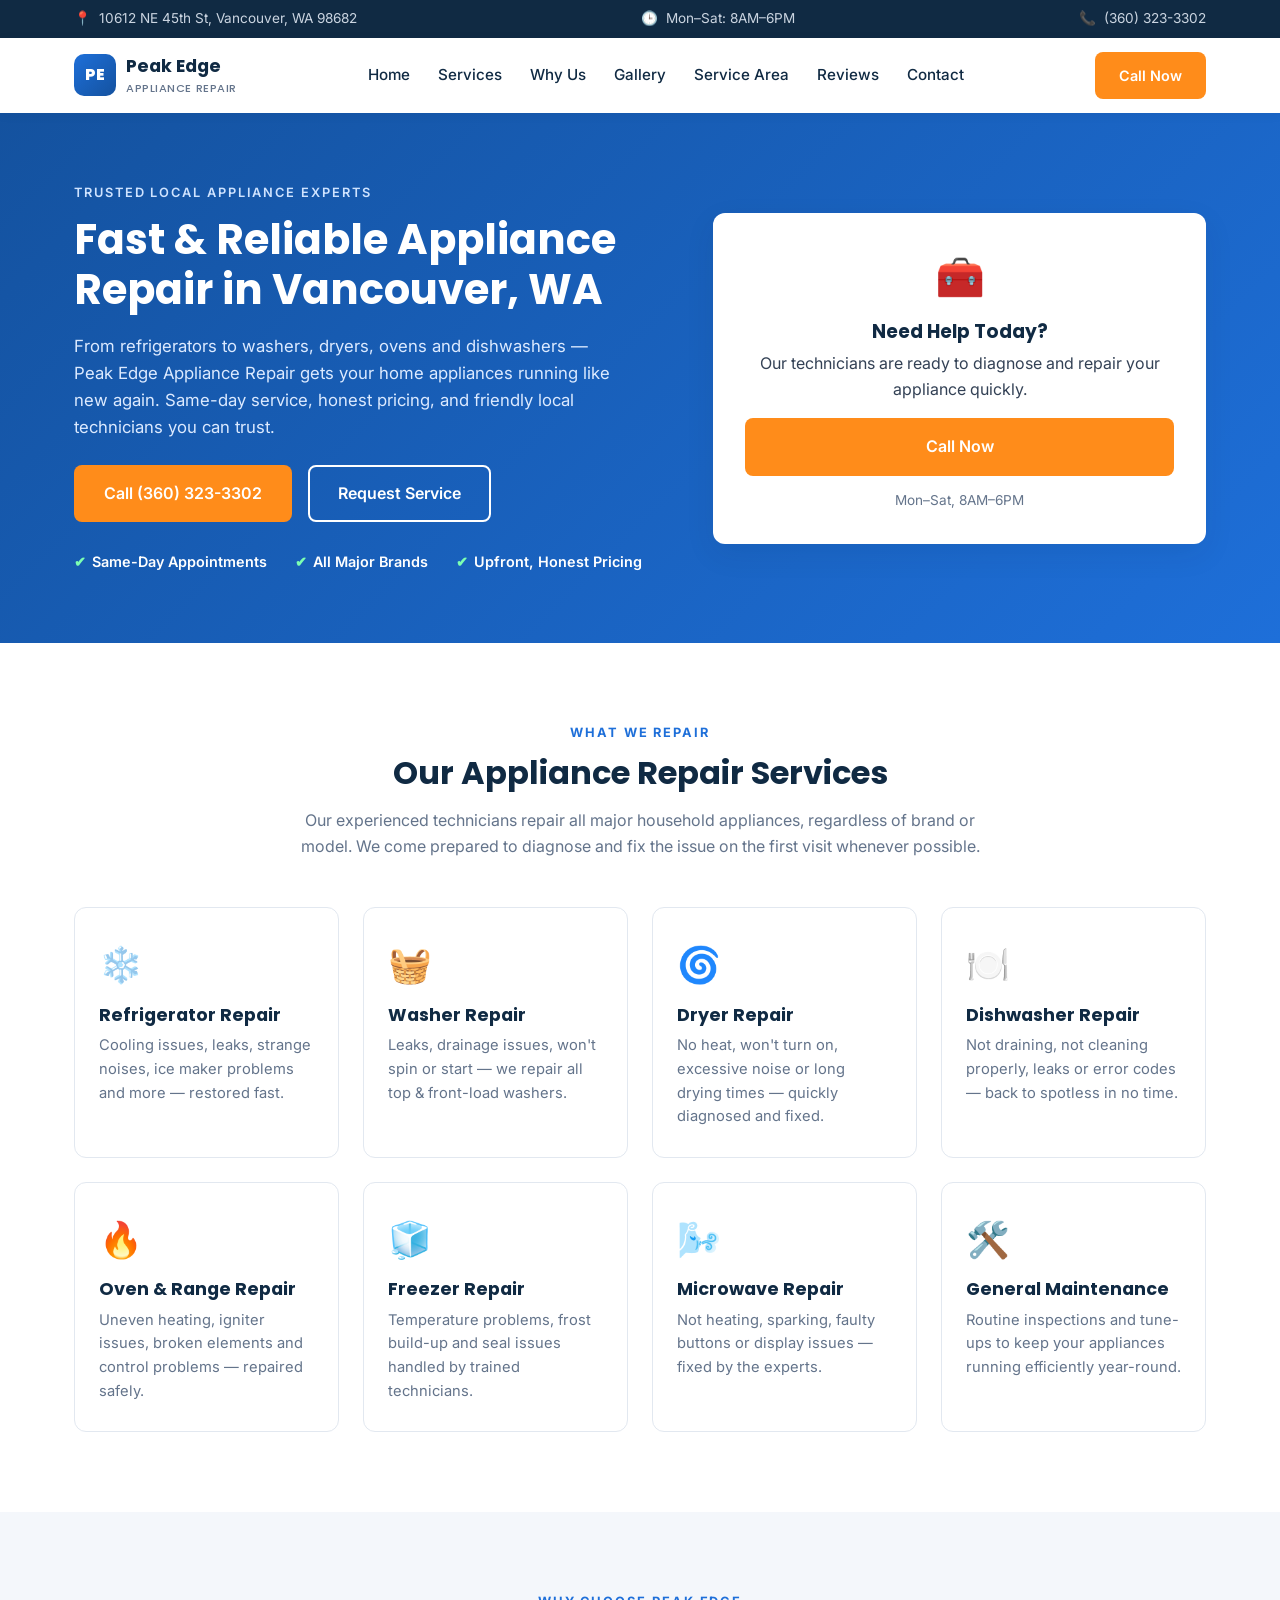
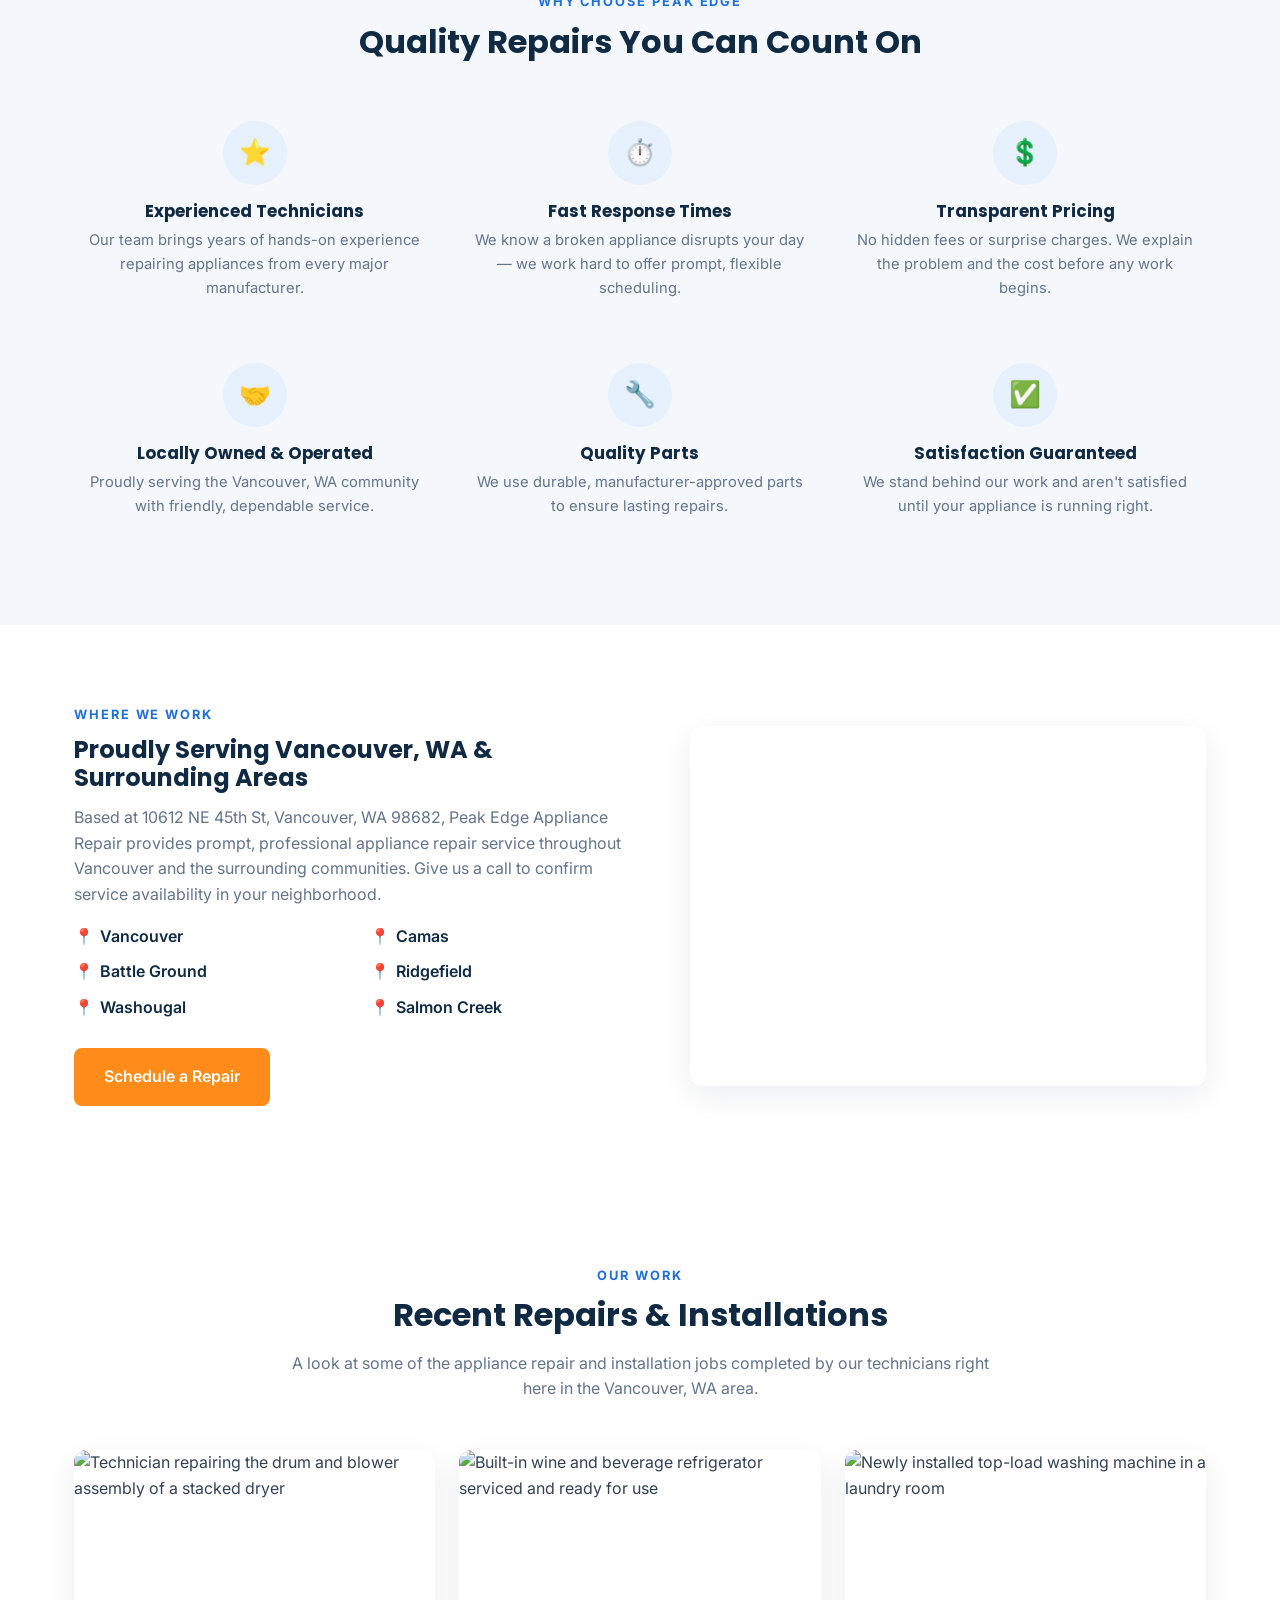
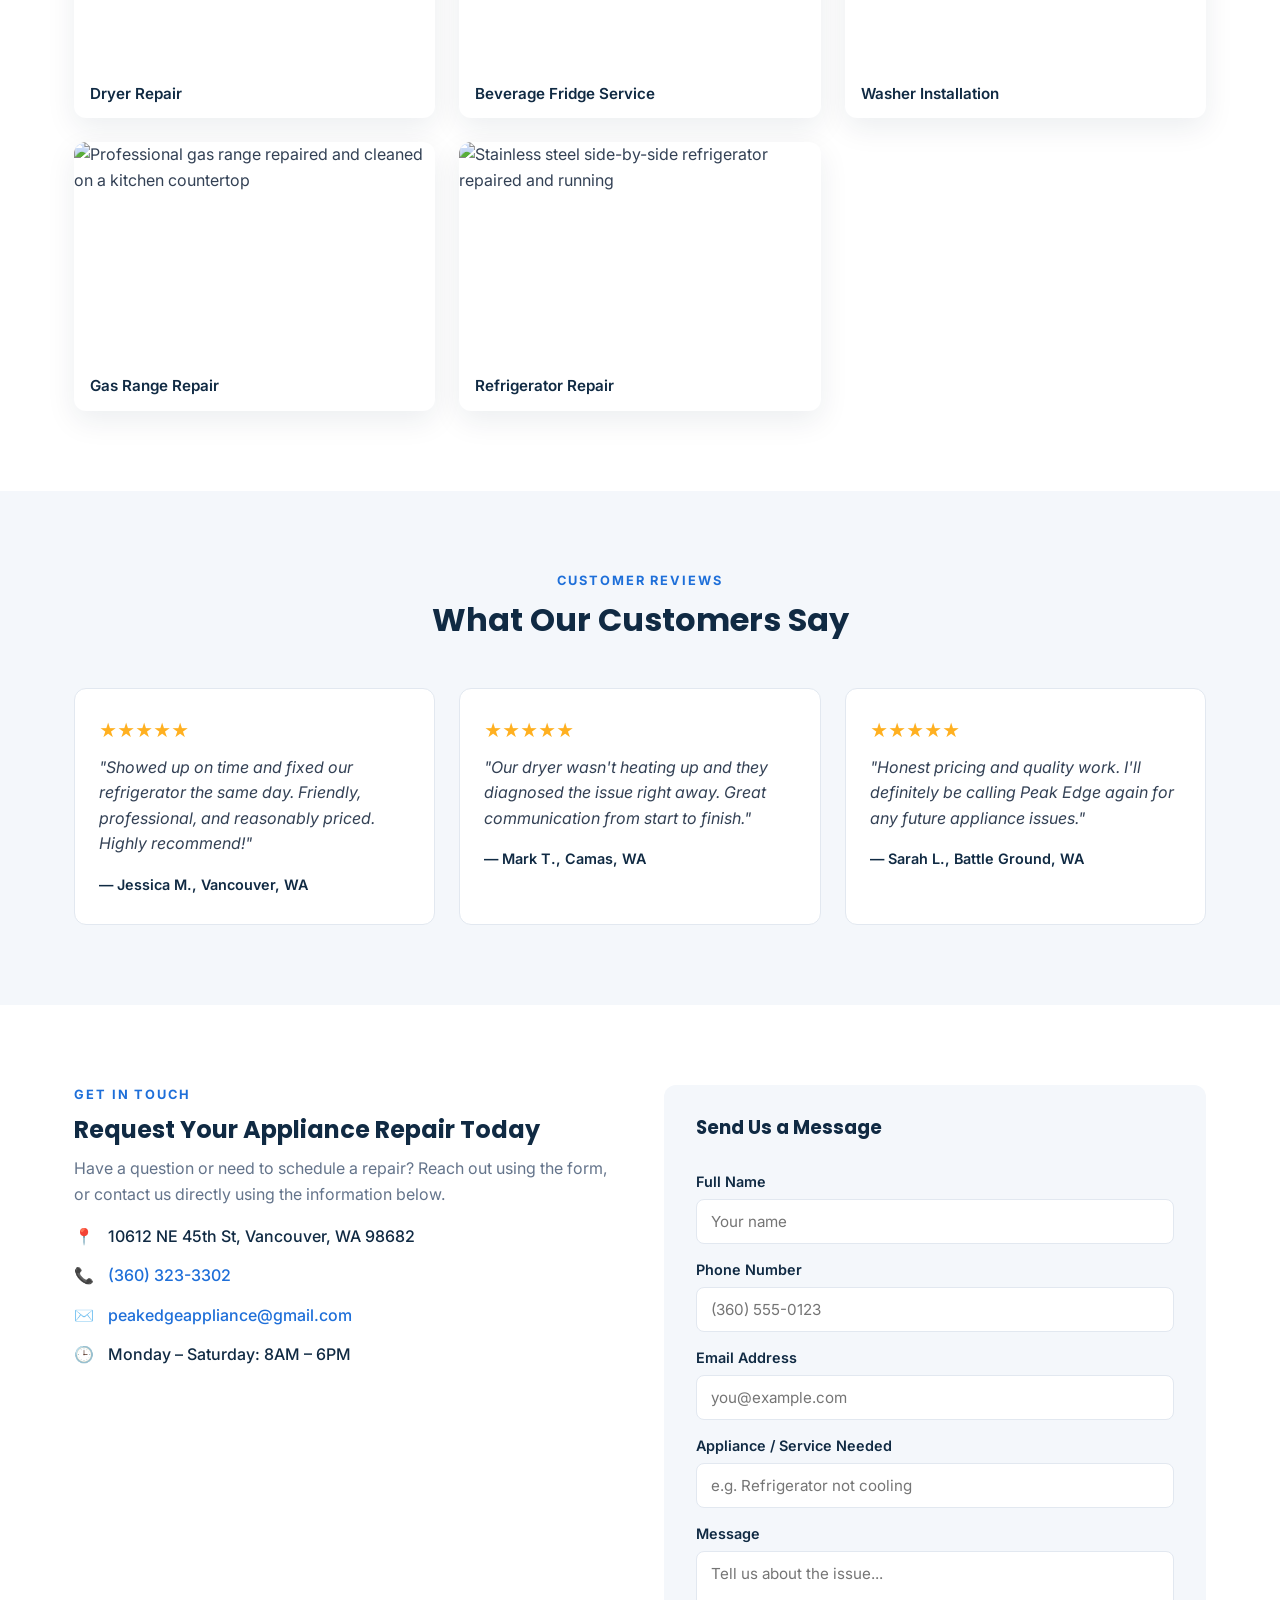
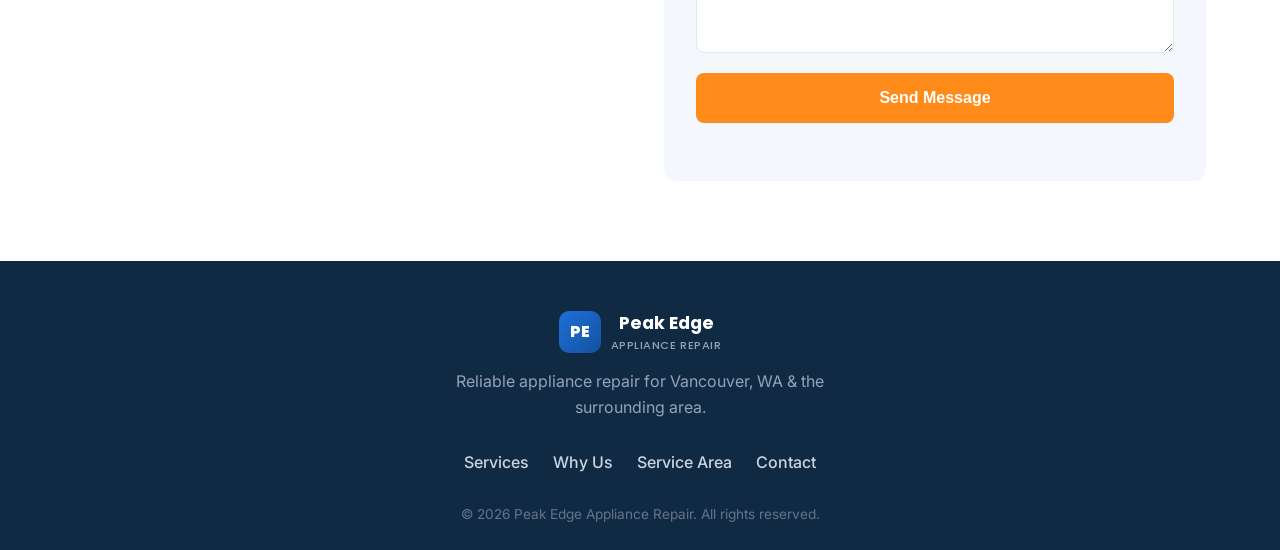
==== cloudflare-deploy/index.html @ 2c9975ab "Add cloudflare-deploy folder for Cloudflare Pages upload" ====
<!DOCTYPE html>
<html lang="en">
<head>
<meta charset="UTF-8">
<meta name="viewport" content="width=device-width, initial-scale=1.0">
<title>Peak Edge Appliance Repair | Vancouver, WA</title>
<meta name="description" content="Peak Edge Appliance Repair provides fast, reliable repair for refrigerators, washers, dryers, dishwashers, ovens and more in Vancouver, WA. Call (360) 323-3302.">
<link rel="preconnect" href="https://fonts.googleapis.com">
<link rel="preconnect" href="https://fonts.gstatic.com" crossorigin>
<link href="https://fonts.googleapis.com/css2?family=Poppins:wght@500;600;700;800&family=Inter:wght@400;500;600&display=swap" rel="stylesheet">
<link rel="stylesheet" href="styles.css">
</head>
<body>

<!-- Top bar -->
<div class="topbar">
  <div class="container topbar-inner">
    <div class="topbar-item">
      <span class="icon">📍</span> 10612 NE 45th St, Vancouver, WA 98682
    </div>
    <div class="topbar-item">
      <span class="icon">🕒</span> Mon–Sat: 8AM–6PM
    </div>
    <div class="topbar-item">
      <a href="tel:+13603233302"><span class="icon">📞</span> (360) 323-3302</a>
    </div>
  </div>
</div>

<!-- Header / Nav -->
<header class="header">
  <div class="container header-inner">
    <a href="#home" class="logo">
      <span class="logo-mark">PE</span>
      <span class="logo-text">Peak Edge <span>Appliance Repair</span></span>
    </a>
    <nav class="nav" id="nav">
      <a href="#home">Home</a>
      <a href="#services">Services</a>
      <a href="#why-us">Why Us</a>
      <a href="#gallery">Gallery</a>
      <a href="#service-area">Service Area</a>
      <a href="#testimonials">Reviews</a>
      <a href="#contact">Contact</a>
    </nav>
    <a href="tel:+13603233302" class="btn btn-primary header-cta">Call Now</a>
    <button class="nav-toggle" id="navToggle" aria-label="Toggle navigation">
      <span></span><span></span><span></span>
    </button>
  </div>
</header>

<!-- Hero -->
<section class="hero" id="home">
  <div class="container hero-inner">
    <div class="hero-content">
      <p class="hero-eyebrow">Trusted Local Appliance Experts</p>
      <h1>Fast &amp; Reliable Appliance Repair in Vancouver, WA</h1>
      <p class="hero-sub">
        From refrigerators to washers, dryers, ovens and dishwashers — Peak Edge Appliance Repair
        gets your home appliances running like new again. Same-day service, honest pricing,
        and friendly local technicians you can trust.
      </p>
      <div class="hero-actions">
        <a href="tel:+13603233302" class="btn btn-primary">Call (360) 323-3302</a>
        <a href="#contact" class="btn btn-outline">Request Service</a>
      </div>
      <div class="hero-badges">
        <div class="badge"><span>✔</span> Same-Day Appointments</div>
        <div class="badge"><span>✔</span> All Major Brands</div>
        <div class="badge"><span>✔</span> Upfront, Honest Pricing</div>
      </div>
    </div>
    <div class="hero-visual" aria-hidden="true">
      <div class="hero-card">
        <div class="hero-card-icon">🧰</div>
        <h3>Need Help Today?</h3>
        <p>Our technicians are ready to diagnose and repair your appliance quickly.</p>
        <a href="tel:+13603233302" class="btn btn-primary btn-block">Call Now</a>
        <p class="hero-card-hours">Mon–Sat, 8AM–6PM</p>
      </div>
    </div>
  </div>
</section>

<!-- Services -->
<section class="section" id="services">
  <div class="container">
    <div class="section-head">
      <p class="eyebrow">What We Repair</p>
      <h2>Our Appliance Repair Services</h2>
      <p class="section-sub">
        Our experienced technicians repair all major household appliances, regardless of brand or model.
        We come prepared to diagnose and fix the issue on the first visit whenever possible.
      </p>
    </div>
    <div class="grid services-grid">
      <div class="card service-card">
        <div class="service-icon">❄️</div>
        <h3>Refrigerator Repair</h3>
        <p>Cooling issues, leaks, strange noises, ice maker problems and more — restored fast.</p>
      </div>
      <div class="card service-card">
        <div class="service-icon">🧺</div>
        <h3>Washer Repair</h3>
        <p>Leaks, drainage issues, won't spin or start — we repair all top &amp; front-load washers.</p>
      </div>
      <div class="card service-card">
        <div class="service-icon">🌀</div>
        <h3>Dryer Repair</h3>
        <p>No heat, won't turn on, excessive noise or long drying times — quickly diagnosed and fixed.</p>
      </div>
      <div class="card service-card">
        <div class="service-icon">🍽️</div>
        <h3>Dishwasher Repair</h3>
        <p>Not draining, not cleaning properly, leaks or error codes — back to spotless in no time.</p>
      </div>
      <div class="card service-card">
        <div class="service-icon">🔥</div>
        <h3>Oven &amp; Range Repair</h3>
        <p>Uneven heating, igniter issues, broken elements and control problems — repaired safely.</p>
      </div>
      <div class="card service-card">
        <div class="service-icon">🧊</div>
        <h3>Freezer Repair</h3>
        <p>Temperature problems, frost build-up and seal issues handled by trained technicians.</p>
      </div>
      <div class="card service-card">
        <div class="service-icon">🌬️</div>
        <h3>Microwave Repair</h3>
        <p>Not heating, sparking, faulty buttons or display issues — fixed by the experts.</p>
      </div>
      <div class="card service-card">
        <div class="service-icon">🛠️</div>
        <h3>General Maintenance</h3>
        <p>Routine inspections and tune-ups to keep your appliances running efficiently year-round.</p>
      </div>
    </div>
  </div>
</section>

<!-- Why Choose Us -->
<section class="section section-alt" id="why-us">
  <div class="container">
    <div class="section-head">
      <p class="eyebrow">Why Choose Peak Edge</p>
      <h2>Quality Repairs You Can Count On</h2>
    </div>
    <div class="grid why-grid">
      <div class="why-item">
        <div class="why-icon">⭐</div>
        <h3>Experienced Technicians</h3>
        <p>Our team brings years of hands-on experience repairing appliances from every major manufacturer.</p>
      </div>
      <div class="why-item">
        <div class="why-icon">⏱️</div>
        <h3>Fast Response Times</h3>
        <p>We know a broken appliance disrupts your day — we work hard to offer prompt, flexible scheduling.</p>
      </div>
      <div class="why-item">
        <div class="why-icon">💲</div>
        <h3>Transparent Pricing</h3>
        <p>No hidden fees or surprise charges. We explain the problem and the cost before any work begins.</p>
      </div>
      <div class="why-item">
        <div class="why-icon">🤝</div>
        <h3>Locally Owned &amp; Operated</h3>
        <p>Proudly serving the Vancouver, WA community with friendly, dependable service.</p>
      </div>
      <div class="why-item">
        <div class="why-icon">🔧</div>
        <h3>Quality Parts</h3>
        <p>We use durable, manufacturer-approved parts to ensure lasting repairs.</p>
      </div>
      <div class="why-item">
        <div class="why-icon">✅</div>
        <h3>Satisfaction Guaranteed</h3>
        <p>We stand behind our work and aren't satisfied until your appliance is running right.</p>
      </div>
    </div>
  </div>
</section>

<!-- Service Area -->
<section class="section" id="service-area">
  <div class="container service-area-inner">
    <div class="service-area-content">
      <p class="eyebrow">Where We Work</p>
      <h2>Proudly Serving Vancouver, WA &amp; Surrounding Areas</h2>
      <p class="section-sub">
        Based at 10612 NE 45th St, Vancouver, WA 98682, Peak Edge Appliance Repair provides
        prompt, professional appliance repair service throughout Vancouver and the surrounding
        communities. Give us a call to confirm service availability in your neighborhood.
      </p>
      <ul class="area-list">
        <li>Vancouver</li>
        <li>Camas</li>
        <li>Battle Ground</li>
        <li>Ridgefield</li>
        <li>Washougal</li>
        <li>Salmon Creek</li>
      </ul>
      <a href="tel:+13603233302" class="btn btn-primary">Schedule a Repair</a>
    </div>
    <div class="service-area-map">
      <iframe
        title="Map showing Peak Edge Appliance Repair location"
        src="https://www.google.com/maps?q=10612+NE+45th+St,+Vancouver,+WA+98682&output=embed"
        loading="lazy"
        referrerpolicy="no-referrer-when-downgrade">
      </iframe>
    </div>
  </div>
</section>

<!-- Gallery -->
<section class="section" id="gallery">
  <div class="container">
    <div class="section-head">
      <p class="eyebrow">Our Work</p>
      <h2>Recent Repairs &amp; Installations</h2>
      <p class="section-sub">
        A look at some of the appliance repair and installation jobs completed by our technicians
        right here in the Vancouver, WA area.
      </p>
    </div>
    <div class="grid gallery-grid">
      <figure class="gallery-item">
        <img src="images/dryer-repair.jpg" alt="Technician repairing the drum and blower assembly of a stacked dryer" loading="lazy">
        <figcaption>Dryer Repair</figcaption>
      </figure>
      <figure class="gallery-item">
        <img src="images/wine-fridge-repair.jpg" alt="Built-in wine and beverage refrigerator serviced and ready for use" loading="lazy">
        <figcaption>Beverage Fridge Service</figcaption>
      </figure>
      <figure class="gallery-item">
        <img src="images/washer-installation.jpg" alt="Newly installed top-load washing machine in a laundry room" loading="lazy">
        <figcaption>Washer Installation</figcaption>
      </figure>
      <figure class="gallery-item">
        <img src="images/range-repair.jpg" alt="Professional gas range repaired and cleaned on a kitchen countertop" loading="lazy">
        <figcaption>Gas Range Repair</figcaption>
      </figure>
      <figure class="gallery-item">
        <img src="images/refrigerator-repair.jpg" alt="Stainless steel side-by-side refrigerator repaired and running" loading="lazy">
        <figcaption>Refrigerator Repair</figcaption>
      </figure>
    </div>
  </div>
</section>

<!-- Testimonials -->
<section class="section section-alt" id="testimonials">
  <div class="container">
    <div class="section-head">
      <p class="eyebrow">Customer Reviews</p>
      <h2>What Our Customers Say</h2>
    </div>
    <div class="grid testimonial-grid">
      <div class="card testimonial-card">
        <div class="stars">★★★★★</div>
        <p>"Showed up on time and fixed our refrigerator the same day. Friendly, professional, and reasonably priced. Highly recommend!"</p>
        <div class="testimonial-author">— Jessica M., Vancouver, WA</div>
      </div>
      <div class="card testimonial-card">
        <div class="stars">★★★★★</div>
        <p>"Our dryer wasn't heating up and they diagnosed the issue right away. Great communication from start to finish."</p>
        <div class="testimonial-author">— Mark T., Camas, WA</div>
      </div>
      <div class="card testimonial-card">
        <div class="stars">★★★★★</div>
        <p>"Honest pricing and quality work. I'll definitely be calling Peak Edge again for any future appliance issues."</p>
        <div class="testimonial-author">— Sarah L., Battle Ground, WA</div>
      </div>
    </div>
  </div>
</section>

<!-- Contact -->
<section class="section" id="contact">
  <div class="container contact-inner">
    <div class="contact-info">
      <p class="eyebrow">Get In Touch</p>
      <h2>Request Your Appliance Repair Today</h2>
      <p class="section-sub">
        Have a question or need to schedule a repair? Reach out using the form, or contact us
        directly using the information below.
      </p>
      <ul class="contact-list">
        <li><span class="icon">📍</span> 10612 NE 45th St, Vancouver, WA 98682</li>
        <li><span class="icon">📞</span> <a href="tel:+13603233302">(360) 323-3302</a></li>
        <li><span class="icon">✉️</span> <a href="mailto:peakedgeappliance@gmail.com">peakedgeappliance@gmail.com</a></li>
        <li><span class="icon">🕒</span> Monday – Saturday: 8AM – 6PM</li>
      </ul>
    </div>
    <form class="contact-form" id="contactForm">
      <h3>Send Us a Message</h3>
      <label for="name">Full Name</label>
      <input type="text" id="name" name="name" placeholder="Your name" required>

      <label for="phone">Phone Number</label>
      <input type="tel" id="phone" name="phone" placeholder="(360) 555-0123" required>

      <label for="email">Email Address</label>
      <input type="email" id="email" name="email" placeholder="you@example.com" required>

      <label for="appliance">Appliance / Service Needed</label>
      <input type="text" id="appliance" name="appliance" placeholder="e.g. Refrigerator not cooling">

      <label for="message">Message</label>
      <textarea id="message" name="message" rows="4" placeholder="Tell us about the issue..." required></textarea>

      <button type="submit" class="btn btn-primary btn-block">Send Message</button>
      <p class="form-note" id="formNote"></p>
    </form>
  </div>
</section>

<!-- Footer -->
<footer class="footer">
  <div class="container footer-inner">
    <div class="footer-brand">
      <span class="logo-mark">PE</span>
      <span class="logo-text">Peak Edge <span>Appliance Repair</span></span>
    </div>
    <p class="footer-tagline">Reliable appliance repair for Vancouver, WA &amp; the surrounding area.</p>
    <div class="footer-links">
      <a href="#services">Services</a>
      <a href="#why-us">Why Us</a>
      <a href="#service-area">Service Area</a>
      <a href="#contact">Contact</a>
    </div>
    <p class="footer-copy">&copy; <span id="year"></span> Peak Edge Appliance Repair. All rights reserved.</p>
  </div>
</footer>

<a href="tel:+13603233302" class="mobile-call-bar">📞 Call (360) 323-3302</a>

<script src="script.js"></script>
</body>
</html>
---- cloudflare-deploy/styles.css ----
:root {
  --color-primary: #1e6fd9;
  --color-primary-dark: #14529f;
  --color-accent: #ff8c1a;
  --color-dark: #102a43;
  --color-text: #334155;
  --color-muted: #64748b;
  --color-bg-alt: #f4f7fb;
  --color-border: #e2e8f0;
  --max-width: 1180px;
  --radius: 12px;
  --shadow: 0 10px 30px rgba(16, 42, 67, 0.08);
  --font-heading: 'Poppins', sans-serif;
  --font-body: 'Inter', sans-serif;
}

* { box-sizing: border-box; }

html { scroll-behavior: smooth; }

body {
  margin: 0;
  font-family: var(--font-body);
  color: var(--color-text);
  line-height: 1.6;
  background: #fff;
}

img { max-width: 100%; display: block; }

a { color: var(--color-primary); text-decoration: none; }

h1, h2, h3, h4 {
  font-family: var(--font-heading);
  color: var(--color-dark);
  margin: 0 0 0.5em;
  line-height: 1.2;
}

p { margin: 0 0 1em; }

.container {
  max-width: var(--max-width);
  margin: 0 auto;
  padding: 0 24px;
}

/* Buttons */
.btn {
  display: inline-block;
  padding: 14px 28px;
  border-radius: 8px;
  font-weight: 600;
  font-size: 1rem;
  text-decoration: none;
  border: 2px solid transparent;
  cursor: pointer;
  transition: all 0.2s ease;
  text-align: center;
}
.btn-primary {
  background: var(--color-accent);
  color: #fff;
}
.btn-primary:hover {
  background: #e87b00;
}
.btn-outline {
  background: transparent;
  border-color: #fff;
  color: #fff;
}
.btn-outline:hover {
  background: rgba(255,255,255,0.15);
}
.btn-block { width: 100%; }

/* Top bar */
.topbar {
  background: var(--color-dark);
  color: #cbd5e1;
  font-size: 0.85rem;
}
.topbar-inner {
  display: flex;
  flex-wrap: wrap;
  gap: 12px 24px;
  align-items: center;
  justify-content: space-between;
  padding-top: 8px;
  padding-bottom: 8px;
}
.topbar-item a { color: #cbd5e1; }
.topbar-item a:hover { color: #fff; }
.icon { margin-right: 4px; }

/* Header */
.header {
  background: #fff;
  box-shadow: 0 2px 10px rgba(16, 42, 67, 0.06);
  position: sticky;
  top: 0;
  z-index: 100;
}
.header-inner {
  display: flex;
  align-items: center;
  justify-content: space-between;
  gap: 16px;
  padding-top: 14px;
  padding-bottom: 14px;
}
.logo {
  display: flex;
  align-items: center;
  gap: 10px;
  font-family: var(--font-heading);
  font-weight: 700;
  color: var(--color-dark);
  font-size: 1.1rem;
}
.logo-mark {
  display: inline-flex;
  align-items: center;
  justify-content: center;
  width: 42px;
  height: 42px;
  border-radius: 10px;
  background: linear-gradient(135deg, var(--color-primary), var(--color-primary-dark));
  color: #fff;
  font-weight: 800;
  font-size: 1rem;
  flex-shrink: 0;
}
.logo-text span {
  display: block;
  font-size: 0.7rem;
  font-weight: 500;
  color: var(--color-muted);
  letter-spacing: 0.05em;
  text-transform: uppercase;
}
.nav {
  display: flex;
  gap: 28px;
}
.nav a {
  color: var(--color-dark);
  font-weight: 500;
  font-size: 0.95rem;
}
.nav a:hover { color: var(--color-primary); }

.header-cta { padding: 10px 22px; font-size: 0.9rem; }

.nav-toggle {
  display: none;
  flex-direction: column;
  justify-content: center;
  gap: 5px;
  width: 36px;
  height: 36px;
  background: none;
  border: none;
  cursor: pointer;
}
.nav-toggle span {
  display: block;
  height: 3px;
  background: var(--color-dark);
  border-radius: 2px;
}

/* Hero */
.hero {
  background: linear-gradient(135deg, var(--color-primary-dark), var(--color-primary));
  color: #fff;
  padding: 70px 0;
}
.hero-inner {
  display: grid;
  grid-template-columns: 1.2fr 1fr;
  gap: 48px;
  align-items: center;
}
.hero-eyebrow {
  text-transform: uppercase;
  letter-spacing: 0.15em;
  font-weight: 600;
  font-size: 0.8rem;
  color: #cfe3ff;
  margin-bottom: 12px;
}
.hero-content h1 {
  color: #fff;
  font-size: 2.6rem;
  margin-bottom: 18px;
}
.hero-sub {
  color: #dceaff;
  font-size: 1.05rem;
  max-width: 540px;
}
.hero-actions {
  display: flex;
  flex-wrap: wrap;
  gap: 16px;
  margin: 24px 0 28px;
}
.hero-badges {
  display: flex;
  flex-wrap: wrap;
  gap: 16px 28px;
}
.badge {
  font-size: 0.9rem;
  font-weight: 600;
  color: #fff;
  display: flex;
  align-items: center;
  gap: 6px;
}
.badge span { color: #7CFFB2; }

.hero-card {
  background: #fff;
  color: var(--color-text);
  border-radius: var(--radius);
  padding: 32px;
  box-shadow: var(--shadow);
  text-align: center;
}
.hero-card-icon { font-size: 2.5rem; margin-bottom: 12px; }
.hero-card h3 { margin-bottom: 8px; }
.hero-card-hours {
  margin: 14px 0 0;
  font-size: 0.85rem;
  color: var(--color-muted);
}

/* Sections */
.section { padding: 80px 0; }
.section-alt { background: var(--color-bg-alt); }

.section-head {
  text-align: center;
  max-width: 720px;
  margin: 0 auto 48px;
}
.eyebrow {
  text-transform: uppercase;
  letter-spacing: 0.15em;
  font-weight: 700;
  font-size: 0.8rem;
  color: var(--color-primary);
  margin-bottom: 10px;
}
.section-head h2 { font-size: 2rem; }
.section-sub { color: var(--color-muted); }

.grid {
  display: grid;
  gap: 24px;
}

/* Services */
.services-grid {
  grid-template-columns: repeat(4, 1fr);
}
.card {
  background: #fff;
  border: 1px solid var(--color-border);
  border-radius: var(--radius);
  padding: 28px 24px;
  transition: transform 0.2s ease, box-shadow 0.2s ease;
}
.card:hover {
  transform: translateY(-4px);
  box-shadow: var(--shadow);
}
.service-icon { font-size: 2.2rem; margin-bottom: 12px; }
.service-card h3 { font-size: 1.1rem; }
.service-card p { color: var(--color-muted); font-size: 0.92rem; margin-bottom: 0; }

/* Why us */
.why-grid {
  grid-template-columns: repeat(3, 1fr);
}
.why-item {
  text-align: center;
  padding: 12px;
}
.why-icon {
  width: 64px;
  height: 64px;
  margin: 0 auto 16px;
  border-radius: 50%;
  background: #e7f0fd;
  display: flex;
  align-items: center;
  justify-content: center;
  font-size: 1.6rem;
}
.why-item h3 { font-size: 1.05rem; }
.why-item p { color: var(--color-muted); font-size: 0.92rem; }

/* Service area */
.service-area-inner {
  display: grid;
  grid-template-columns: 1.1fr 1fr;
  gap: 48px;
  align-items: center;
}
.area-list {
  list-style: none;
  padding: 0;
  margin: 0 0 28px;
  display: grid;
  grid-template-columns: repeat(2, 1fr);
  gap: 10px 24px;
}
.area-list li {
  font-weight: 600;
  color: var(--color-dark);
  padding-left: 26px;
  position: relative;
}
.area-list li::before {
  content: "📍";
  position: absolute;
  left: 0;
}
.service-area-map {
  border-radius: var(--radius);
  overflow: hidden;
  box-shadow: var(--shadow);
  height: 360px;
}
.service-area-map iframe {
  width: 100%;
  height: 100%;
  border: 0;
}

/* Gallery */
.gallery-grid {
  grid-template-columns: repeat(3, 1fr);
}
.gallery-item {
  margin: 0;
  border-radius: var(--radius);
  overflow: hidden;
  box-shadow: var(--shadow);
  background: #fff;
}
.gallery-item img {
  width: 100%;
  height: 220px;
  object-fit: cover;
}
.gallery-item figcaption {
  padding: 12px 16px;
  font-weight: 600;
  color: var(--color-dark);
  font-size: 0.95rem;
}

/* Testimonials */
.testimonial-grid {
  grid-template-columns: repeat(3, 1fr);
}
.stars {
  color: #ffb020;
  font-size: 1.1rem;
  margin-bottom: 10px;
}
.testimonial-card p {
  font-style: italic;
  color: var(--color-text);
}
.testimonial-author {
  font-weight: 600;
  color: var(--color-dark);
  font-size: 0.9rem;
}

/* Contact */
.contact-inner {
  display: grid;
  grid-template-columns: 1fr 1fr;
  gap: 48px;
}
.contact-list {
  list-style: none;
  padding: 0;
  margin: 0;
  display: flex;
  flex-direction: column;
  gap: 14px;
}
.contact-list li {
  display: flex;
  align-items: center;
  gap: 10px;
  font-weight: 500;
  color: var(--color-dark);
}
.contact-form {
  background: var(--color-bg-alt);
  border-radius: var(--radius);
  padding: 32px;
  display: flex;
  flex-direction: column;
}
.contact-form h3 { margin-bottom: 16px; }
.contact-form label {
  font-weight: 600;
  font-size: 0.9rem;
  margin-bottom: 6px;
  margin-top: 14px;
  color: var(--color-dark);
}
.contact-form input,
.contact-form textarea {
  border: 1px solid var(--color-border);
  border-radius: 8px;
  padding: 12px 14px;
  font-family: inherit;
  font-size: 0.95rem;
  resize: vertical;
}
.contact-form input:focus,
.contact-form textarea:focus {
  outline: 2px solid var(--color-primary);
}
.contact-form button { margin-top: 20px; }
.form-note {
  margin-top: 12px;
  font-size: 0.9rem;
  color: var(--color-primary-dark);
  font-weight: 600;
  text-align: center;
}

/* Footer */
.footer {
  background: var(--color-dark);
  color: #cbd5e1;
  padding: 48px 0 24px;
  text-align: center;
}
.footer-inner {
  display: flex;
  flex-direction: column;
  align-items: center;
  gap: 14px;
}
.footer-brand {
  display: flex;
  align-items: center;
  gap: 10px;
  font-family: var(--font-heading);
  font-weight: 700;
  font-size: 1.1rem;
  color: #fff;
}
.footer-brand .logo-text span { color: #94a3b8; }
.footer-tagline { color: #94a3b8; max-width: 460px; }
.footer-links {
  display: flex;
  gap: 24px;
  flex-wrap: wrap;
  justify-content: center;
}
.footer-links a { color: #cbd5e1; font-weight: 500; }
.footer-links a:hover { color: #fff; }
.footer-copy {
  font-size: 0.85rem;
  color: #64748b;
  margin: 14px 0 0;
}

/* Mobile call bar */
.mobile-call-bar {
  display: none;
  position: fixed;
  bottom: 0;
  left: 0;
  right: 0;
  background: var(--color-accent);
  color: #fff;
  text-align: center;
  font-weight: 700;
  padding: 14px;
  z-index: 200;
}

/* Responsive */
@media (max-width: 980px) {
  .services-grid { grid-template-columns: repeat(2, 1fr); }
  .why-grid { grid-template-columns: repeat(2, 1fr); }
  .gallery-grid { grid-template-columns: repeat(2, 1fr); }
  .testimonial-grid { grid-template-columns: 1fr; }
  .hero-inner { grid-template-columns: 1fr; }
  .hero-visual { order: -1; }
  .service-area-inner { grid-template-columns: 1fr; }
  .contact-inner { grid-template-columns: 1fr; }
}

@media (max-width: 760px) {
  .topbar-inner { justify-content: center; text-align: center; }
  .nav {
    display: none;
    position: absolute;
    top: 100%;
    left: 0;
    right: 0;
    background: #fff;
    flex-direction: column;
    padding: 16px 24px;
    box-shadow: var(--shadow);
  }
  .nav.open { display: flex; }
  .nav a { padding: 10px 0; border-bottom: 1px solid var(--color-border); }
  .header-cta { display: none; }
  .nav-toggle { display: flex; }
  .hero-content h1 { font-size: 2rem; }
  .services-grid { grid-template-columns: 1fr; }
  .why-grid { grid-template-columns: 1fr; }
  .gallery-grid { grid-template-columns: 1fr; }
  .area-list { grid-template-columns: 1fr; }
  .mobile-call-bar { display: block; }
  .section { padding: 56px 0; }
  body { padding-bottom: 56px; }
}
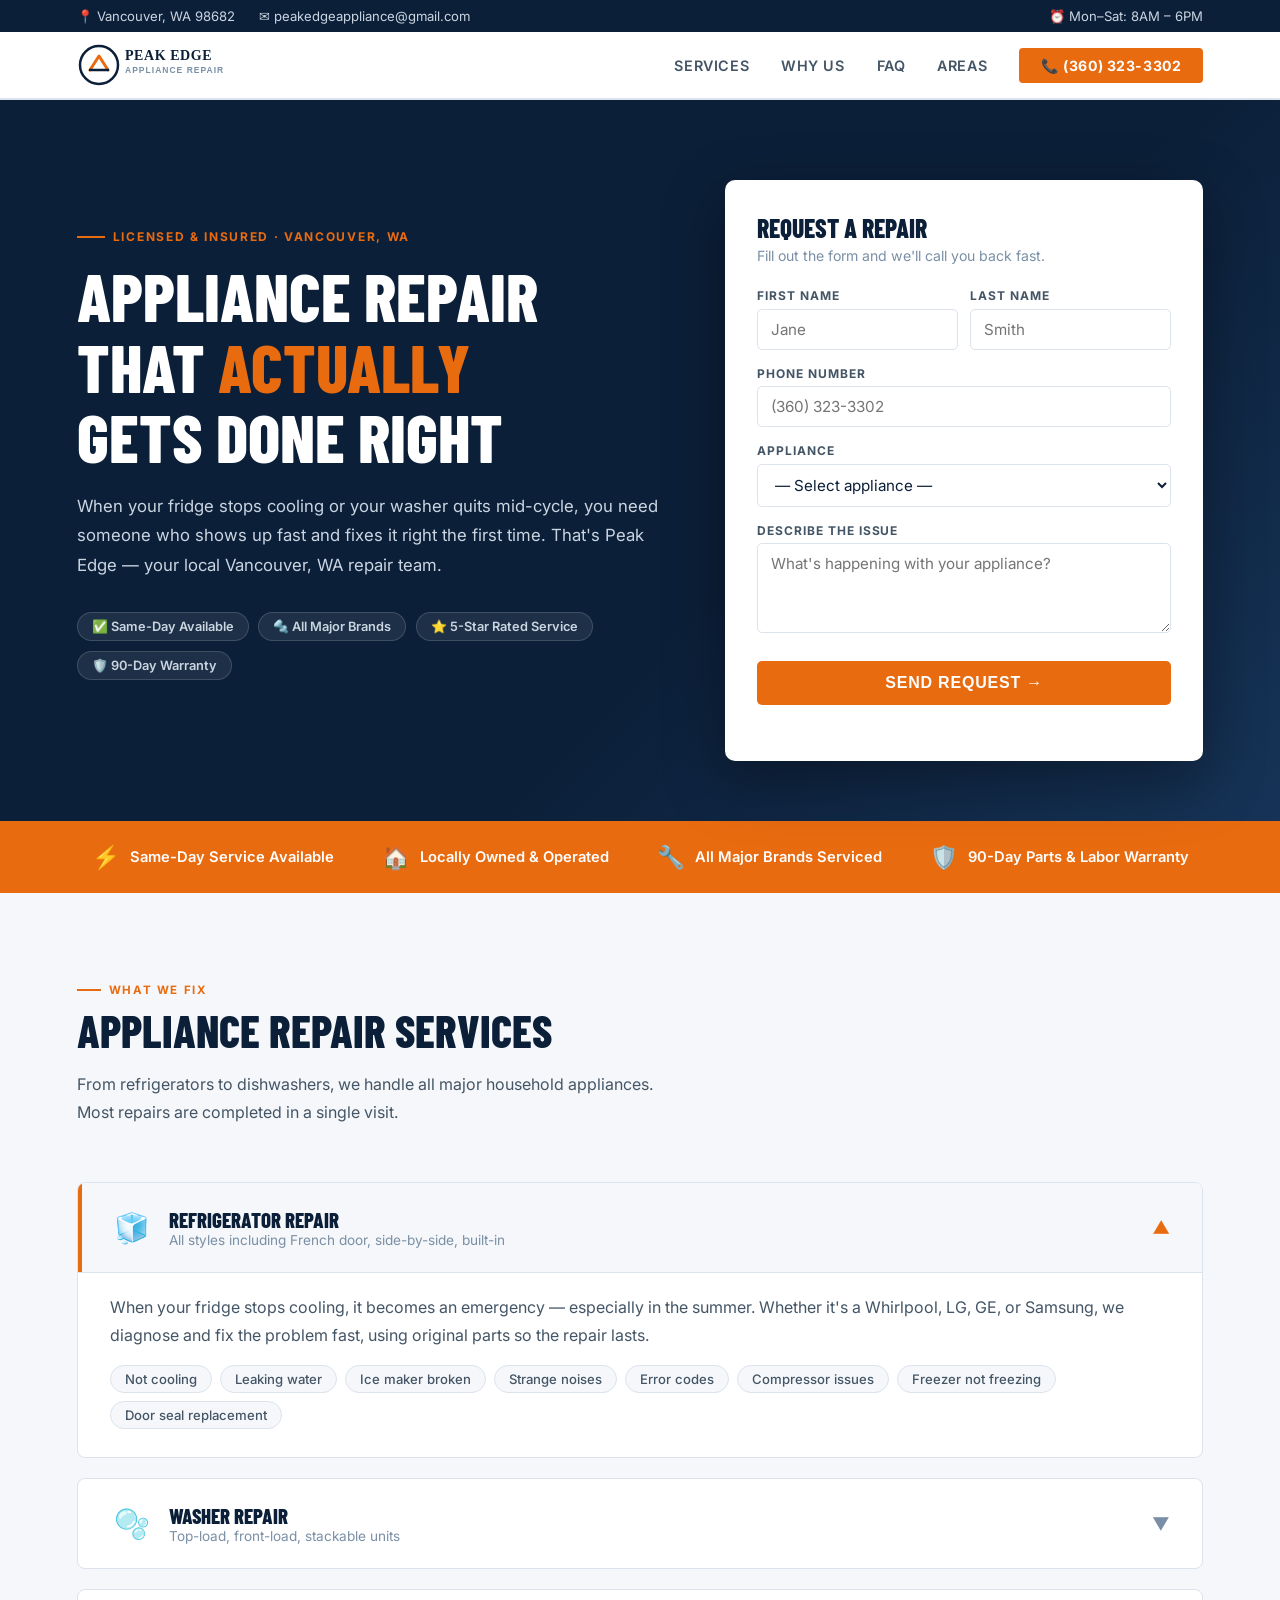
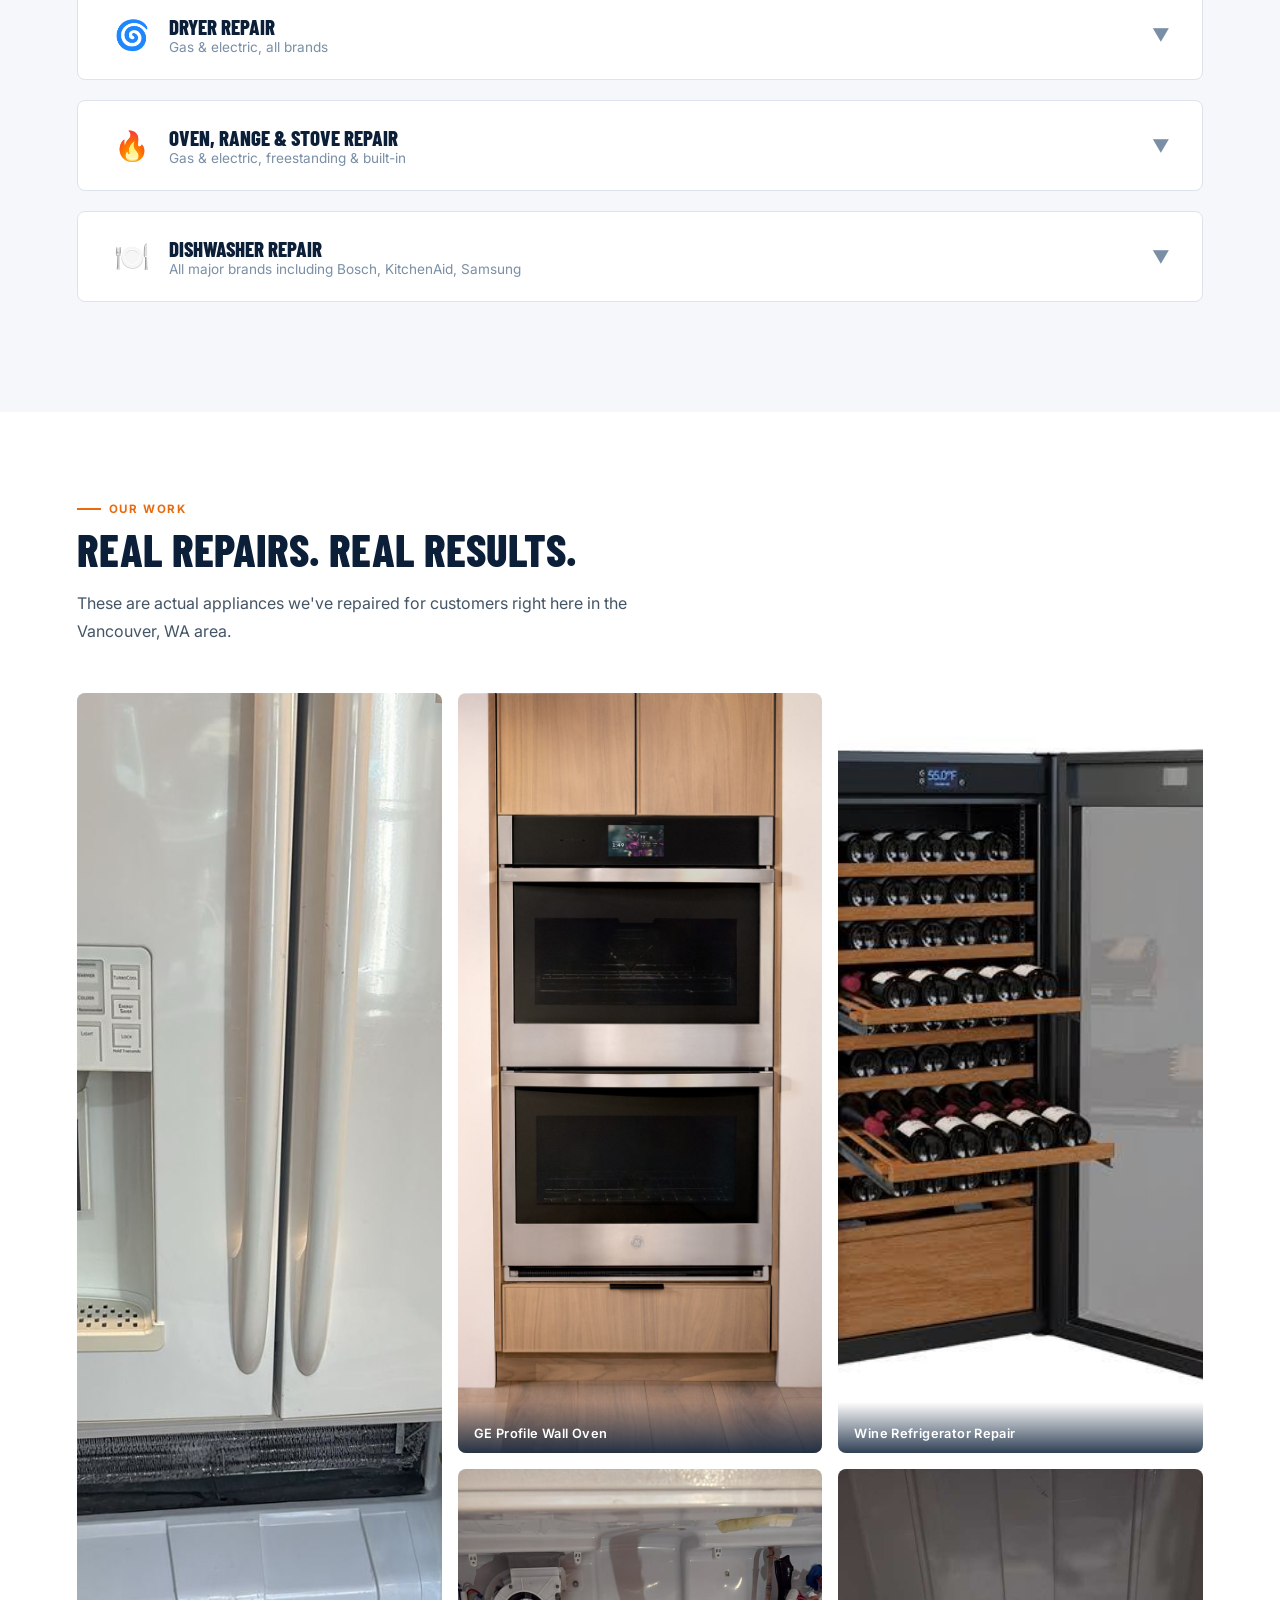
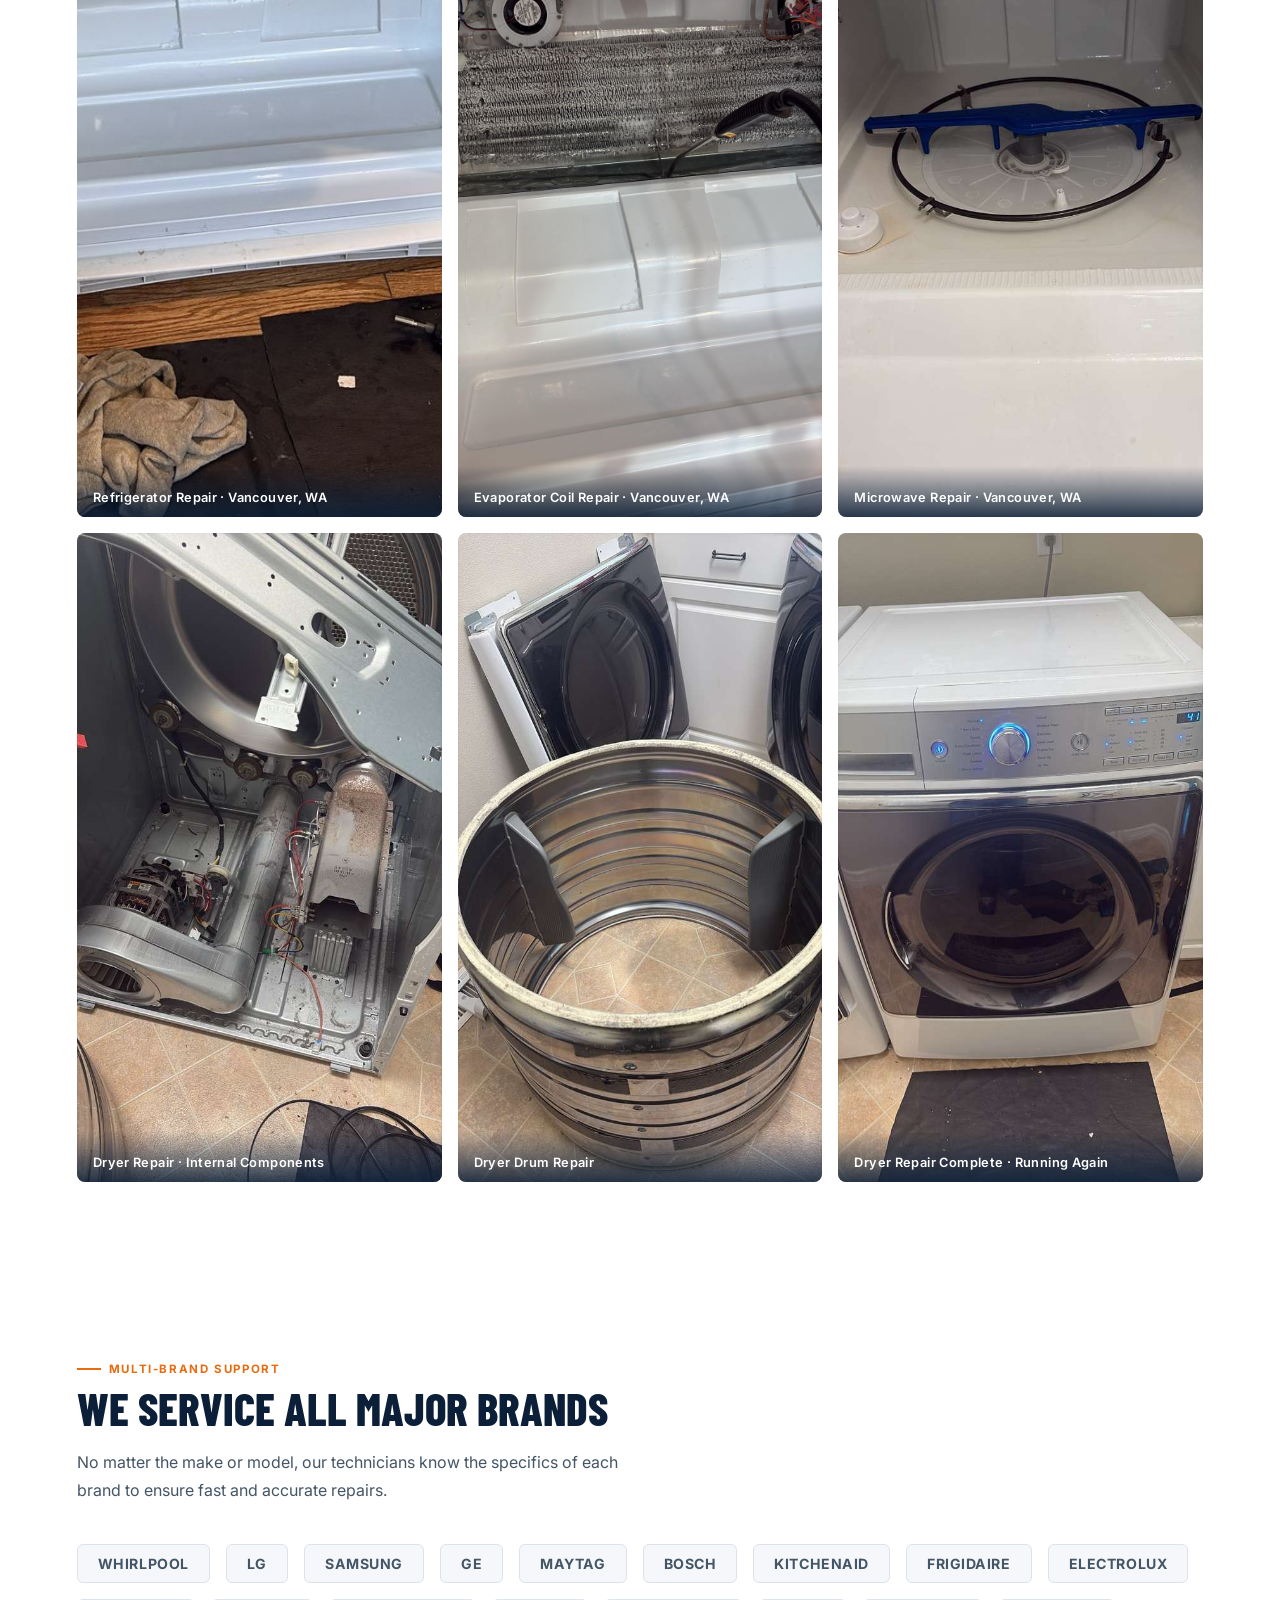
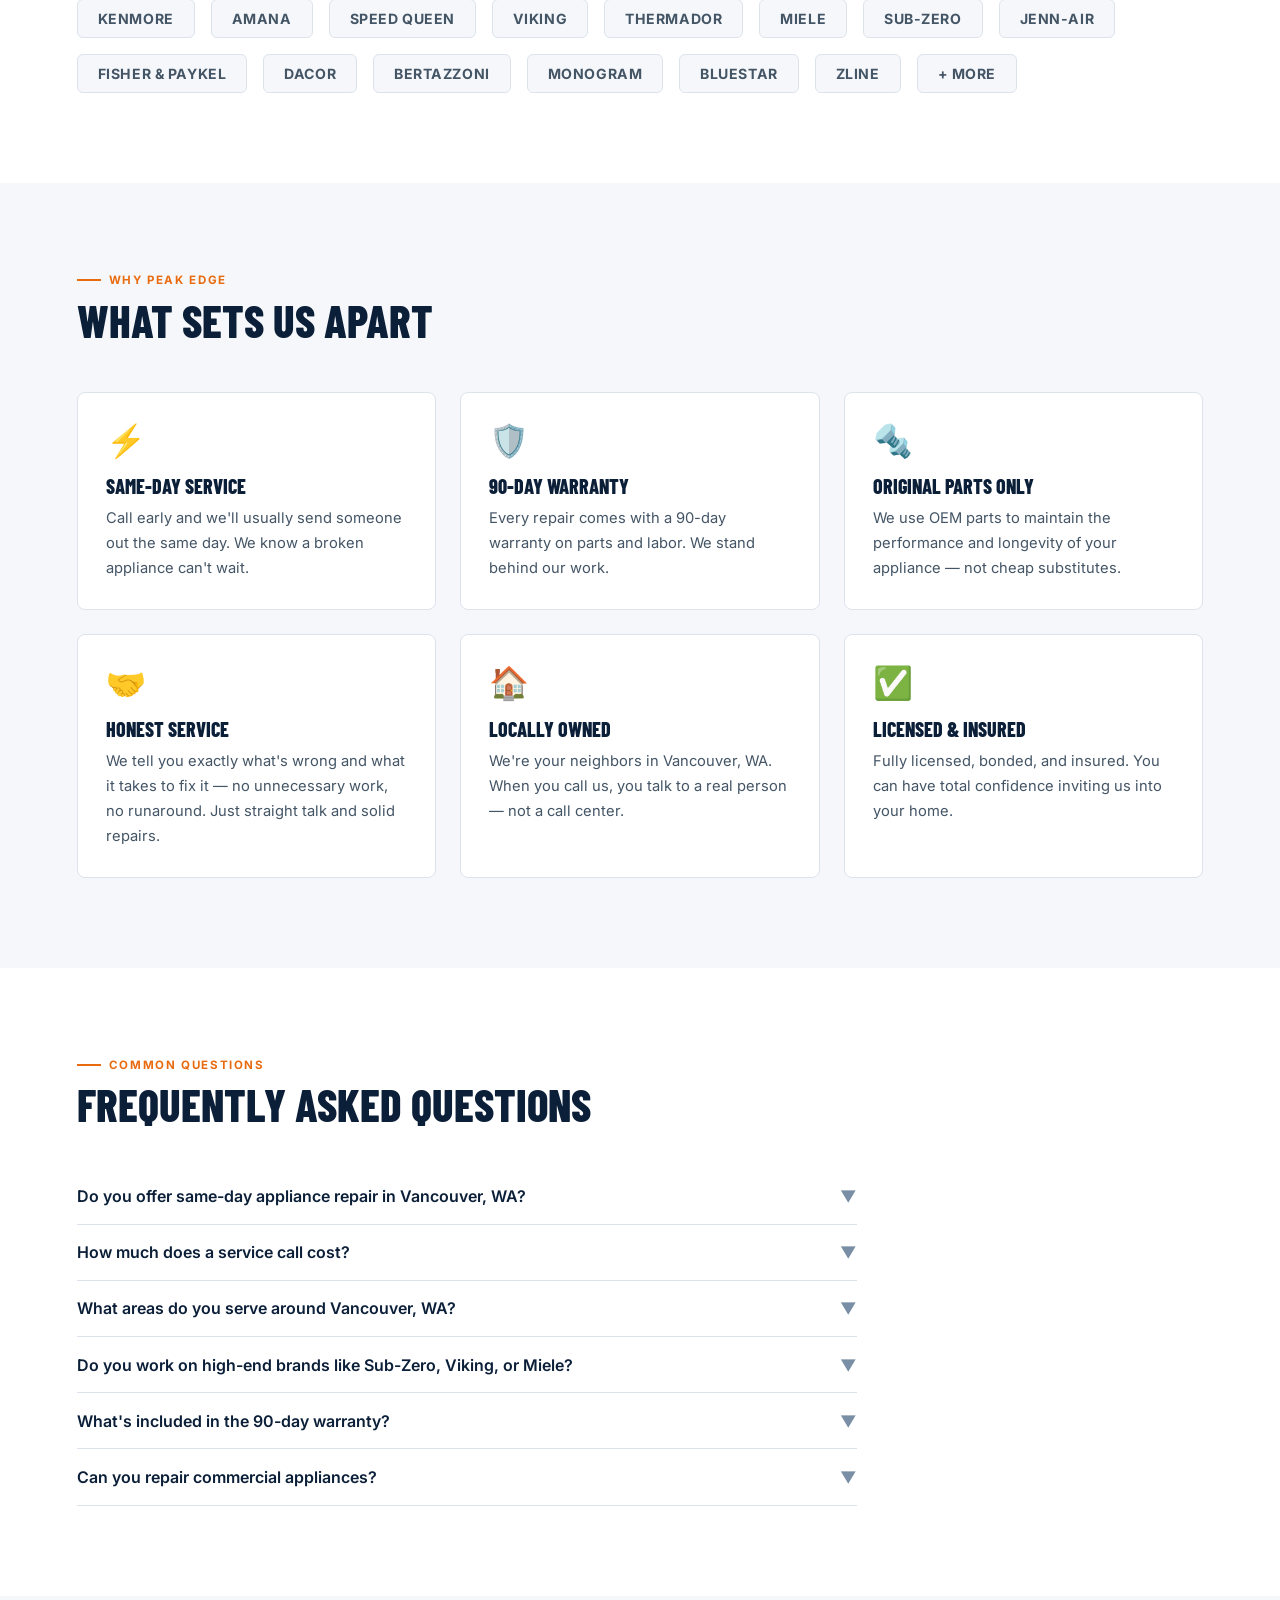
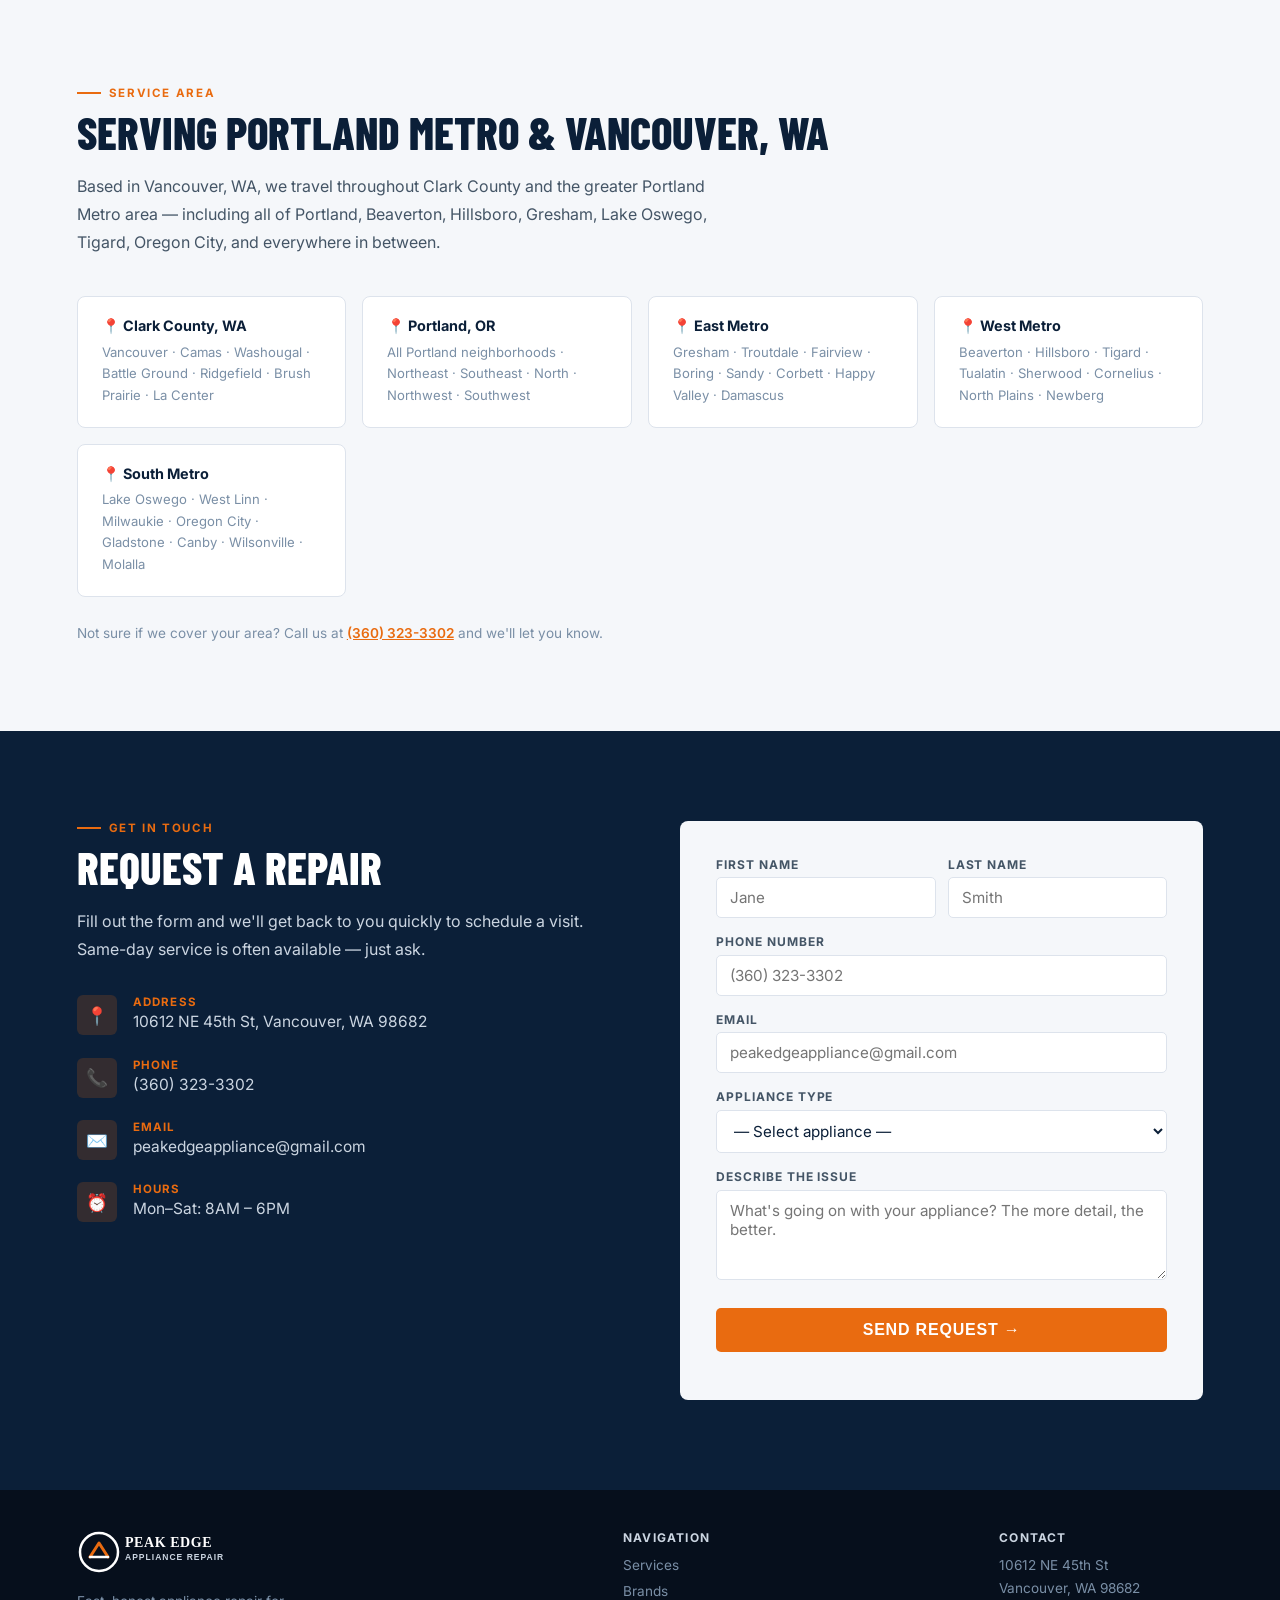
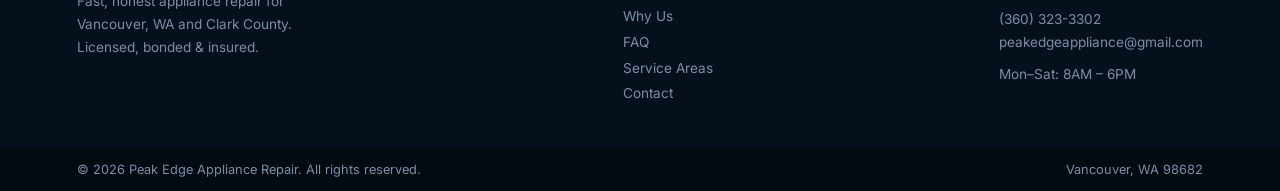
==== commit 98a351eb: "Redesign site to match new mockup with services accordion, gallery, FAQ, brands, and service areas" ====
--- a/cloudflare-deploy/index.html
+++ b/cloudflare-deploy/index.html
@@ -1,340 +1,556 @@
 <!DOCTYPE html>
 <html lang="en">
 <head>
-<meta charset="UTF-8">
-<meta name="viewport" content="width=device-width, initial-scale=1.0">
+<meta charset="UTF-8"/>
+<meta name="viewport" content="width=device-width, initial-scale=1.0"/>
 <title>Peak Edge Appliance Repair | Vancouver, WA</title>
-<meta name="description" content="Peak Edge Appliance Repair provides fast, reliable repair for refrigerators, washers, dryers, dishwashers, ovens and more in Vancouver, WA. Call (360) 323-3302.">
+<meta name="description" content="Peak Edge Appliance Repair provides fast, reliable repair for refrigerators, washers, dryers, dishwashers, ovens and more in Vancouver, WA. Call (360) 323-3302."/>
 <link rel="preconnect" href="https://fonts.googleapis.com">
 <link rel="preconnect" href="https://fonts.gstatic.com" crossorigin>
-<link href="https://fonts.googleapis.com/css2?family=Poppins:wght@500;600;700;800&family=Inter:wght@400;500;600&display=swap" rel="stylesheet">
+<link href="https://fonts.googleapis.com/css2?family=Barlow+Condensed:wght@600;700;800&family=Inter:wght@400;500;600;700&display=swap" rel="stylesheet"/>
 <link rel="stylesheet" href="styles.css">
+<link rel="icon" href="data:image/svg+xml,<svg xmlns='http://www.w3.org/2000/svg' viewBox='0 0 44 44'><circle cx='22' cy='22' r='20' fill='none' stroke='%230B1F38' stroke-width='3'/><polyline points='13,28 22,12 31,28' fill='none' stroke='%23E96B10' stroke-width='3.5' stroke-linecap='round' stroke-linejoin='round'/><line x1='13' y1='28' x2='31' y2='28' stroke='%230B1F38' stroke-width='3' stroke-linecap='round'/></svg>"/>
 </head>
 <body>
 
-<!-- Top bar -->
+<!-- TOPBAR -->
 <div class="topbar">
-  <div class="container topbar-inner">
-    <div class="topbar-item">
-      <span class="icon">📍</span> 10612 NE 45th St, Vancouver, WA 98682
-    </div>
-    <div class="topbar-item">
-      <span class="icon">🕒</span> Mon–Sat: 8AM–6PM
-    </div>
-    <div class="topbar-item">
-      <a href="tel:+13603233302"><span class="icon">📞</span> (360) 323-3302</a>
-    </div>
+  <div class="topbar-left">
+    <span>📍 Vancouver, WA 98682</span>
+    <a href="mailto:peakedgeappliance@gmail.com">✉ peakedgeappliance@gmail.com</a>
+  </div>
+  <div class="topbar-right">
+    <span class="hours">⏰ Mon–Sat: 8AM – 6PM</span>
   </div>
 </div>
 
-<!-- Header / Nav -->
-<header class="header">
-  <div class="container header-inner">
-    <a href="#home" class="logo">
-      <span class="logo-mark">PE</span>
-      <span class="logo-text">Peak Edge <span>Appliance Repair</span></span>
-    </a>
-    <nav class="nav" id="nav">
-      <a href="#home">Home</a>
-      <a href="#services">Services</a>
-      <a href="#why-us">Why Us</a>
-      <a href="#gallery">Gallery</a>
-      <a href="#service-area">Service Area</a>
-      <a href="#testimonials">Reviews</a>
-      <a href="#contact">Contact</a>
-    </nav>
-    <a href="tel:+13603233302" class="btn btn-primary header-cta">Call Now</a>
-    <button class="nav-toggle" id="navToggle" aria-label="Toggle navigation">
-      <span></span><span></span><span></span>
-    </button>
-  </div>
-</header>
-
-<!-- Hero -->
-<section class="hero" id="home">
-  <div class="container hero-inner">
-    <div class="hero-content">
-      <p class="hero-eyebrow">Trusted Local Appliance Experts</p>
-      <h1>Fast &amp; Reliable Appliance Repair in Vancouver, WA</h1>
-      <p class="hero-sub">
-        From refrigerators to washers, dryers, ovens and dishwashers — Peak Edge Appliance Repair
-        gets your home appliances running like new again. Same-day service, honest pricing,
-        and friendly local technicians you can trust.
-      </p>
-      <div class="hero-actions">
-        <a href="tel:+13603233302" class="btn btn-primary">Call (360) 323-3302</a>
-        <a href="#contact" class="btn btn-outline">Request Service</a>
-      </div>
-      <div class="hero-badges">
-        <div class="badge"><span>✔</span> Same-Day Appointments</div>
-        <div class="badge"><span>✔</span> All Major Brands</div>
-        <div class="badge"><span>✔</span> Upfront, Honest Pricing</div>
-      </div>
-    </div>
-    <div class="hero-visual" aria-hidden="true">
-      <div class="hero-card">
-        <div class="hero-card-icon">🧰</div>
-        <h3>Need Help Today?</h3>
-        <p>Our technicians are ready to diagnose and repair your appliance quickly.</p>
-        <a href="tel:+13603233302" class="btn btn-primary btn-block">Call Now</a>
-        <p class="hero-card-hours">Mon–Sat, 8AM–6PM</p>
-      </div>
-    </div>
-  </div>
-</section>
-
-<!-- Services -->
-<section class="section" id="services">
-  <div class="container">
-    <div class="section-head">
-      <p class="eyebrow">What We Repair</p>
-      <h2>Our Appliance Repair Services</h2>
-      <p class="section-sub">
-        Our experienced technicians repair all major household appliances, regardless of brand or model.
-        We come prepared to diagnose and fix the issue on the first visit whenever possible.
-      </p>
-    </div>
-    <div class="grid services-grid">
-      <div class="card service-card">
-        <div class="service-icon">❄️</div>
-        <h3>Refrigerator Repair</h3>
-        <p>Cooling issues, leaks, strange noises, ice maker problems and more — restored fast.</p>
-      </div>
-      <div class="card service-card">
-        <div class="service-icon">🧺</div>
-        <h3>Washer Repair</h3>
-        <p>Leaks, drainage issues, won't spin or start — we repair all top &amp; front-load washers.</p>
-      </div>
-      <div class="card service-card">
-        <div class="service-icon">🌀</div>
-        <h3>Dryer Repair</h3>
-        <p>No heat, won't turn on, excessive noise or long drying times — quickly diagnosed and fixed.</p>
-      </div>
-      <div class="card service-card">
-        <div class="service-icon">🍽️</div>
-        <h3>Dishwasher Repair</h3>
-        <p>Not draining, not cleaning properly, leaks or error codes — back to spotless in no time.</p>
-      </div>
-      <div class="card service-card">
-        <div class="service-icon">🔥</div>
-        <h3>Oven &amp; Range Repair</h3>
-        <p>Uneven heating, igniter issues, broken elements and control problems — repaired safely.</p>
-      </div>
-      <div class="card service-card">
-        <div class="service-icon">🧊</div>
-        <h3>Freezer Repair</h3>
-        <p>Temperature problems, frost build-up and seal issues handled by trained technicians.</p>
-      </div>
-      <div class="card service-card">
-        <div class="service-icon">🌬️</div>
-        <h3>Microwave Repair</h3>
-        <p>Not heating, sparking, faulty buttons or display issues — fixed by the experts.</p>
-      </div>
-      <div class="card service-card">
-        <div class="service-icon">🛠️</div>
-        <h3>General Maintenance</h3>
-        <p>Routine inspections and tune-ups to keep your appliances running efficiently year-round.</p>
-      </div>
-    </div>
-  </div>
-</section>
-
-<!-- Why Choose Us -->
-<section class="section section-alt" id="why-us">
-  <div class="container">
-    <div class="section-head">
-      <p class="eyebrow">Why Choose Peak Edge</p>
-      <h2>Quality Repairs You Can Count On</h2>
-    </div>
-    <div class="grid why-grid">
-      <div class="why-item">
-        <div class="why-icon">⭐</div>
-        <h3>Experienced Technicians</h3>
-        <p>Our team brings years of hands-on experience repairing appliances from every major manufacturer.</p>
-      </div>
-      <div class="why-item">
-        <div class="why-icon">⏱️</div>
-        <h3>Fast Response Times</h3>
-        <p>We know a broken appliance disrupts your day — we work hard to offer prompt, flexible scheduling.</p>
-      </div>
-      <div class="why-item">
-        <div class="why-icon">💲</div>
-        <h3>Transparent Pricing</h3>
-        <p>No hidden fees or surprise charges. We explain the problem and the cost before any work begins.</p>
-      </div>
-      <div class="why-item">
-        <div class="why-icon">🤝</div>
-        <h3>Locally Owned &amp; Operated</h3>
-        <p>Proudly serving the Vancouver, WA community with friendly, dependable service.</p>
-      </div>
-      <div class="why-item">
-        <div class="why-icon">🔧</div>
-        <h3>Quality Parts</h3>
-        <p>We use durable, manufacturer-approved parts to ensure lasting repairs.</p>
-      </div>
-      <div class="why-item">
-        <div class="why-icon">✅</div>
-        <h3>Satisfaction Guaranteed</h3>
-        <p>We stand behind our work and aren't satisfied until your appliance is running right.</p>
-      </div>
-    </div>
-  </div>
-</section>
-
-<!-- Service Area -->
-<section class="section" id="service-area">
-  <div class="container service-area-inner">
-    <div class="service-area-content">
-      <p class="eyebrow">Where We Work</p>
-      <h2>Proudly Serving Vancouver, WA &amp; Surrounding Areas</h2>
-      <p class="section-sub">
-        Based at 10612 NE 45th St, Vancouver, WA 98682, Peak Edge Appliance Repair provides
-        prompt, professional appliance repair service throughout Vancouver and the surrounding
-        communities. Give us a call to confirm service availability in your neighborhood.
-      </p>
-      <ul class="area-list">
-        <li>Vancouver</li>
-        <li>Camas</li>
-        <li>Battle Ground</li>
-        <li>Ridgefield</li>
-        <li>Washougal</li>
-        <li>Salmon Creek</li>
-      </ul>
-      <a href="tel:+13603233302" class="btn btn-primary">Schedule a Repair</a>
-    </div>
-    <div class="service-area-map">
-      <iframe
-        title="Map showing Peak Edge Appliance Repair location"
-        src="https://www.google.com/maps?q=10612+NE+45th+St,+Vancouver,+WA+98682&output=embed"
-        loading="lazy"
-        referrerpolicy="no-referrer-when-downgrade">
-      </iframe>
-    </div>
-  </div>
-</section>
-
-<!-- Gallery -->
-<section class="section" id="gallery">
-  <div class="container">
-    <div class="section-head">
-      <p class="eyebrow">Our Work</p>
-      <h2>Recent Repairs &amp; Installations</h2>
-      <p class="section-sub">
-        A look at some of the appliance repair and installation jobs completed by our technicians
-        right here in the Vancouver, WA area.
-      </p>
-    </div>
-    <div class="grid gallery-grid">
-      <figure class="gallery-item">
-        <img src="images/dryer-repair.jpg" alt="Technician repairing the drum and blower assembly of a stacked dryer" loading="lazy">
-        <figcaption>Dryer Repair</figcaption>
-      </figure>
-      <figure class="gallery-item">
-        <img src="images/wine-fridge-repair.jpg" alt="Built-in wine and beverage refrigerator serviced and ready for use" loading="lazy">
-        <figcaption>Beverage Fridge Service</figcaption>
-      </figure>
-      <figure class="gallery-item">
-        <img src="images/washer-installation.jpg" alt="Newly installed top-load washing machine in a laundry room" loading="lazy">
-        <figcaption>Washer Installation</figcaption>
-      </figure>
-      <figure class="gallery-item">
-        <img src="images/range-repair.jpg" alt="Professional gas range repaired and cleaned on a kitchen countertop" loading="lazy">
-        <figcaption>Gas Range Repair</figcaption>
-      </figure>
-      <figure class="gallery-item">
-        <img src="images/refrigerator-repair.jpg" alt="Stainless steel side-by-side refrigerator repaired and running" loading="lazy">
-        <figcaption>Refrigerator Repair</figcaption>
-      </figure>
-    </div>
-  </div>
-</section>
-
-<!-- Testimonials -->
-<section class="section section-alt" id="testimonials">
-  <div class="container">
-    <div class="section-head">
-      <p class="eyebrow">Customer Reviews</p>
-      <h2>What Our Customers Say</h2>
-    </div>
-    <div class="grid testimonial-grid">
-      <div class="card testimonial-card">
-        <div class="stars">★★★★★</div>
-        <p>"Showed up on time and fixed our refrigerator the same day. Friendly, professional, and reasonably priced. Highly recommend!"</p>
-        <div class="testimonial-author">— Jessica M., Vancouver, WA</div>
-      </div>
-      <div class="card testimonial-card">
-        <div class="stars">★★★★★</div>
-        <p>"Our dryer wasn't heating up and they diagnosed the issue right away. Great communication from start to finish."</p>
-        <div class="testimonial-author">— Mark T., Camas, WA</div>
-      </div>
-      <div class="card testimonial-card">
-        <div class="stars">★★★★★</div>
-        <p>"Honest pricing and quality work. I'll definitely be calling Peak Edge again for any future appliance issues."</p>
-        <div class="testimonial-author">— Sarah L., Battle Ground, WA</div>
-      </div>
-    </div>
-  </div>
-</section>
-
-<!-- Contact -->
-<section class="section" id="contact">
-  <div class="container contact-inner">
-    <div class="contact-info">
-      <p class="eyebrow">Get In Touch</p>
-      <h2>Request Your Appliance Repair Today</h2>
-      <p class="section-sub">
-        Have a question or need to schedule a repair? Reach out using the form, or contact us
-        directly using the information below.
-      </p>
-      <ul class="contact-list">
-        <li><span class="icon">📍</span> 10612 NE 45th St, Vancouver, WA 98682</li>
-        <li><span class="icon">📞</span> <a href="tel:+13603233302">(360) 323-3302</a></li>
-        <li><span class="icon">✉️</span> <a href="mailto:peakedgeappliance@gmail.com">peakedgeappliance@gmail.com</a></li>
-        <li><span class="icon">🕒</span> Monday – Saturday: 8AM – 6PM</li>
-      </ul>
-    </div>
-    <form class="contact-form" id="contactForm">
-      <h3>Send Us a Message</h3>
-      <label for="name">Full Name</label>
-      <input type="text" id="name" name="name" placeholder="Your name" required>
-
-      <label for="phone">Phone Number</label>
-      <input type="tel" id="phone" name="phone" placeholder="(360) 555-0123" required>
-
-      <label for="email">Email Address</label>
-      <input type="email" id="email" name="email" placeholder="you@example.com" required>
-
-      <label for="appliance">Appliance / Service Needed</label>
-      <input type="text" id="appliance" name="appliance" placeholder="e.g. Refrigerator not cooling">
-
-      <label for="message">Message</label>
-      <textarea id="message" name="message" rows="4" placeholder="Tell us about the issue..." required></textarea>
-
-      <button type="submit" class="btn btn-primary btn-block">Send Message</button>
-      <p class="form-note" id="formNote"></p>
+<!-- NAV -->
+<nav>
+  <a href="#" class="nav-logo" style="display:flex;align-items:center;"><svg xmlns="http://www.w3.org/2000/svg" viewBox="0 0 180 44" height="44" width="180" aria-label="Peak Edge Appliance Repair logo">
+  <circle cx="22" cy="22" r="19" fill="none" stroke="#0B1F38" stroke-width="2.5"/>
+  <polyline points="13,27 22,13 31,27" fill="none" stroke="#E96B10" stroke-width="3" stroke-linecap="round" stroke-linejoin="round"/>
+  <line x1="13" y1="27" x2="31" y2="27" stroke="#0B1F38" stroke-width="2.5" stroke-linecap="round"/>
+  <text x="48" y="17" font-family="Georgia,serif" font-size="14" font-weight="700" fill="#0B1F38" letter-spacing="0.04em">PEAK EDGE</text>
+  <text x="48" y="30" font-family="Arial,sans-serif" font-size="8.5" fill="#7A8FA6" letter-spacing="0.12em">APPLIANCE REPAIR</text>
+</svg></a>
+  <ul class="nav-links" id="navLinks">
+    <li><a href="#services">Services</a></li>
+    <li><a href="#why">Why Us</a></li>
+    <li><a href="#faq">FAQ</a></li>
+    <li><a href="#areas">Areas</a></li>
+    <li><a href="tel:3603233302" class="nav-phone">📞 (360) 323-3302</a></li>
+  </ul>
+  <button class="nav-toggle" id="navToggle" aria-label="Toggle navigation">
+    <span></span><span></span><span></span>
+  </button>
+</nav>
+
+<!-- HERO -->
+<section id="hero">
+  <div class="hero-left">
+    <div class="hero-eyebrow">Licensed &amp; Insured · Vancouver, WA</div>
+    <h1>Appliance Repair<br/>That <em>Actually</em><br/>Gets Done Right</h1>
+    <p class="hero-sub">
+      When your fridge stops cooling or your washer quits mid-cycle, you need someone who shows up fast and fixes it right the first time. That's Peak Edge — your local Vancouver, WA repair team.
+    </p>
+    <div class="hero-trust">
+      <span class="trust-chip">✅ Same-Day Available</span>
+      <span class="trust-chip">🔩 All Major Brands</span>
+      <span class="trust-chip">⭐ 5-Star Rated Service</span>
+      <span class="trust-chip">🛡️ 90-Day Warranty</span>
+    </div>
+  </div>
+
+  <div class="hero-form-card">
+    <h2>Request a Repair</h2>
+    <p>Fill out the form and we'll call you back fast.</p>
+    <form id="heroForm">
+      <div class="form-row">
+        <div class="form-group">
+          <label>First Name</label>
+          <input type="text" placeholder="Jane" required/>
+        </div>
+        <div class="form-group">
+          <label>Last Name</label>
+          <input type="text" placeholder="Smith" required/>
+        </div>
+      </div>
+      <div class="form-group">
+        <label>Phone Number</label>
+        <input type="tel" placeholder="(360) 323-3302" required/>
+      </div>
+      <div class="form-group">
+        <label>Appliance</label>
+        <select>
+          <option value="">— Select appliance —</option>
+          <option>Refrigerator</option>
+          <option>Washer</option>
+          <option>Dryer</option>
+          <option>Oven / Range / Stove</option>
+          <option>Dishwasher</option>
+          <option>Other</option>
+        </select>
+      </div>
+      <div class="form-group">
+        <label>Describe the Issue</label>
+        <textarea placeholder="What's happening with your appliance?" required></textarea>
+      </div>
+      <button type="submit" class="btn-submit">Send Request →</button>
+      <p class="form-note" id="heroFormNote"></p>
     </form>
   </div>
 </section>
 
-<!-- Footer -->
-<footer class="footer">
-  <div class="container footer-inner">
-    <div class="footer-brand">
-      <span class="logo-mark">PE</span>
-      <span class="logo-text">Peak Edge <span>Appliance Repair</span></span>
-    </div>
-    <p class="footer-tagline">Reliable appliance repair for Vancouver, WA &amp; the surrounding area.</p>
-    <div class="footer-links">
-      <a href="#services">Services</a>
-      <a href="#why-us">Why Us</a>
-      <a href="#service-area">Service Area</a>
-      <a href="#contact">Contact</a>
-    </div>
-    <p class="footer-copy">&copy; <span id="year"></span> Peak Edge Appliance Repair. All rights reserved.</p>
+<!-- TRUST BAR -->
+<div class="trust-bar">
+  <div class="trust-item"><span class="icon">⚡</span> Same-Day Service Available</div>
+  <div class="trust-item"><span class="icon">🏠</span> Locally Owned &amp; Operated</div>
+  <div class="trust-item"><span class="icon">🔧</span> All Major Brands Serviced</div>
+  <div class="trust-item"><span class="icon">🛡️</span> 90-Day Parts &amp; Labor Warranty</div>
+</div>
+
+<!-- SERVICES -->
+<section id="services">
+  <div class="services-intro">
+    <div class="sec-label">What We Fix</div>
+    <h2 class="sec-title">Appliance Repair Services</h2>
+    <p>From refrigerators to dishwashers, we handle all major household appliances. Most repairs are completed in a single visit.</p>
+  </div>
+
+  <div class="service-block">
+    <div class="service-block-header open" onclick="toggleSvc(this)">
+      <span class="svc-icon">🧊</span>
+      <div class="svc-title-wrap">
+        <div class="svc-title">Refrigerator Repair</div>
+        <div class="svc-sub">All styles including French door, side-by-side, built-in</div>
+      </div>
+      <span class="svc-chevron open">▼</span>
+    </div>
+    <div class="service-block-body open">
+      <p>When your fridge stops cooling, it becomes an emergency — especially in the summer. Whether it's a Whirlpool, LG, GE, or Samsung, we diagnose and fix the problem fast, using original parts so the repair lasts.</p>
+      <div class="svc-list">
+        <span class="svc-tag">Not cooling</span>
+        <span class="svc-tag">Leaking water</span>
+        <span class="svc-tag">Ice maker broken</span>
+        <span class="svc-tag">Strange noises</span>
+        <span class="svc-tag">Error codes</span>
+        <span class="svc-tag">Compressor issues</span>
+        <span class="svc-tag">Freezer not freezing</span>
+        <span class="svc-tag">Door seal replacement</span>
+      </div>
+    </div>
+  </div>
+
+  <div class="service-block">
+    <div class="service-block-header" onclick="toggleSvc(this)">
+      <span class="svc-icon">🫧</span>
+      <div class="svc-title-wrap">
+        <div class="svc-title">Washer Repair</div>
+        <div class="svc-sub">Top-load, front-load, stackable units</div>
+      </div>
+      <span class="svc-chevron">▼</span>
+    </div>
+    <div class="service-block-body">
+      <p>Washers can fail at the worst times. We fix front-load and top-load machines across all major brands, in most cases getting it running again in a single visit.</p>
+      <div class="svc-list">
+        <span class="svc-tag">Won't spin</span>
+        <span class="svc-tag">Won't drain</span>
+        <span class="svc-tag">Leaking</span>
+        <span class="svc-tag">Won't turn on</span>
+        <span class="svc-tag">Error codes (LE, 4E, UE, 5E)</span>
+        <span class="svc-tag">Control board issues</span>
+        <span class="svc-tag">Loud banging</span>
+        <span class="svc-tag">Drum not turning</span>
+      </div>
+    </div>
+  </div>
+
+  <div class="service-block">
+    <div class="service-block-header" onclick="toggleSvc(this)">
+      <span class="svc-icon">🌀</span>
+      <div class="svc-title-wrap">
+        <div class="svc-title">Dryer Repair</div>
+        <div class="svc-sub">Gas &amp; electric, all brands</div>
+      </div>
+      <span class="svc-chevron">▼</span>
+    </div>
+    <div class="service-block-body">
+      <p>If your dryer runs but won't heat, stops mid-cycle, or sounds like something is tumbling in there that shouldn't be — we'll track it down. We also do dryer vent cleaning, which most homes need once a year.</p>
+      <div class="svc-list">
+        <span class="svc-tag">No heat</span>
+        <span class="svc-tag">Shuts off early</span>
+        <span class="svc-tag">Takes too long</span>
+        <span class="svc-tag">Squeaking or banging</span>
+        <span class="svc-tag">Burnt smell</span>
+        <span class="svc-tag">Won't start</span>
+        <span class="svc-tag">Vent cleaning</span>
+      </div>
+    </div>
+  </div>
+
+  <div class="service-block">
+    <div class="service-block-header" onclick="toggleSvc(this)">
+      <span class="svc-icon">🔥</span>
+      <div class="svc-title-wrap">
+        <div class="svc-title">Oven, Range &amp; Stove Repair</div>
+        <div class="svc-sub">Gas &amp; electric, freestanding &amp; built-in</div>
+      </div>
+      <span class="svc-chevron">▼</span>
+    </div>
+    <div class="service-block-body">
+      <p>A working stove and oven is essential every day. We service gas and electric models and carry parts for the most common repairs.</p>
+      <div class="svc-list">
+        <span class="svc-tag">Burner won't ignite</span>
+        <span class="svc-tag">Oven not heating</span>
+        <span class="svc-tag">Uneven temperature</span>
+        <span class="svc-tag">Gas smell / ignition issues</span>
+        <span class="svc-tag">Control panel not responding</span>
+        <span class="svc-tag">Door hinge repair</span>
+        <span class="svc-tag">Bake element replacement</span>
+      </div>
+    </div>
+  </div>
+
+  <div class="service-block">
+    <div class="service-block-header" onclick="toggleSvc(this)">
+      <span class="svc-icon">🍽️</span>
+      <div class="svc-title-wrap">
+        <div class="svc-title">Dishwasher Repair</div>
+        <div class="svc-sub">All major brands including Bosch, KitchenAid, Samsung</div>
+      </div>
+      <span class="svc-chevron">▼</span>
+    </div>
+    <div class="service-block-body">
+      <p>Dishwashers save time and water — when they work. If yours isn't draining, leaking, or leaving dishes dirty, we can help get it back on track.</p>
+      <div class="svc-list">
+        <span class="svc-tag">Not draining</span>
+        <span class="svc-tag">Water not heating</span>
+        <span class="svc-tag">Leaking</span>
+        <span class="svc-tag">Not cleaning dishes</span>
+        <span class="svc-tag">Control panel issues</span>
+        <span class="svc-tag">Bad smells</span>
+        <span class="svc-tag">Door latch broken</span>
+      </div>
+    </div>
+  </div>
+</section>
+
+<!-- GALLERY -->
+<section id="gallery" style="background:var(--white);">
+  <div class="sec-label">Our Work</div>
+  <h2 class="sec-title">Real Repairs. Real Results.</h2>
+  <p style="color:var(--mid);line-height:1.75;max-width:600px;margin-bottom:3rem;">These are actual appliances we've repaired for customers right here in the Vancouver, WA area.</p>
+  <div class="gallery-grid">
+    <div class="gal-item gal-large">
+      <img src="images/refrigerator-repair.jpg" alt="Stainless steel refrigerator repaired in Vancouver, WA" loading="lazy">
+      <div class="gal-label">Refrigerator Repair · Vancouver, WA</div>
+    </div>
+    <div class="gal-item">
+      <img src="images/ge-wall-oven-repair.jpg" alt="GE Profile wall oven repaired" loading="lazy">
+      <div class="gal-label">GE Profile Wall Oven</div>
+    </div>
+    <div class="gal-item">
+      <img src="images/wine-fridge-repair.jpg" alt="Built-in wine refrigerator serviced" loading="lazy">
+      <div class="gal-label">Wine Refrigerator Repair</div>
+    </div>
+    <div class="gal-item">
+      <img src="images/evaporator-coil-repair.jpg" alt="Evaporator coil cleaned and repaired" loading="lazy">
+      <div class="gal-label">Evaporator Coil Repair · Vancouver, WA</div>
+    </div>
+    <div class="gal-item">
+      <img src="images/microwave-repair.jpg" alt="Microwave repaired" loading="lazy">
+      <div class="gal-label">Microwave Repair · Vancouver, WA</div>
+    </div>
+    <div class="gal-item">
+      <img src="images/dryer-internal-repair.jpg" alt="Internal dryer components repaired" loading="lazy">
+      <div class="gal-label">Dryer Repair · Internal Components</div>
+    </div>
+    <div class="gal-item">
+      <img src="images/dryer-drum-repair.jpg" alt="Dryer drum repaired" loading="lazy">
+      <div class="gal-label">Dryer Drum Repair</div>
+    </div>
+    <div class="gal-item">
+      <img src="images/dryer-repair-complete.jpg" alt="Dryer repair completed and running again" loading="lazy">
+      <div class="gal-label">Dryer Repair Complete · Running Again</div>
+    </div>
+  </div>
+</section>
+
+<!-- BRANDS -->
+<section id="brands">
+  <div class="sec-label">Multi-Brand Support</div>
+  <h2 class="sec-title">We Service All Major Brands</h2>
+  <p style="color:var(--mid);line-height:1.75;max-width:580px;">No matter the make or model, our technicians know the specifics of each brand to ensure fast and accurate repairs.</p>
+  <div class="brands-grid">
+    <span class="brand-pill">Whirlpool</span>
+    <span class="brand-pill">LG</span>
+    <span class="brand-pill">Samsung</span>
+    <span class="brand-pill">GE</span>
+    <span class="brand-pill">Maytag</span>
+    <span class="brand-pill">Bosch</span>
+    <span class="brand-pill">KitchenAid</span>
+    <span class="brand-pill">Frigidaire</span>
+    <span class="brand-pill">Electrolux</span>
+    <span class="brand-pill">Kenmore</span>
+    <span class="brand-pill">Amana</span>
+    <span class="brand-pill">Speed Queen</span>
+    <span class="brand-pill">Viking</span>
+    <span class="brand-pill">Thermador</span>
+    <span class="brand-pill">Miele</span>
+    <span class="brand-pill">Sub-Zero</span>
+    <span class="brand-pill">Jenn-Air</span>
+    <span class="brand-pill">Fisher &amp; Paykel</span>
+    <span class="brand-pill">Dacor</span>
+    <span class="brand-pill">Bertazzoni</span>
+    <span class="brand-pill">Monogram</span>
+    <span class="brand-pill">BlueStar</span>
+    <span class="brand-pill">ZLINE</span>
+    <span class="brand-pill">+ More</span>
+  </div>
+</section>
+
+<!-- WHY US -->
+<section id="why">
+  <div class="sec-label">Why Peak Edge</div>
+  <h2 class="sec-title">What Sets Us Apart</h2>
+  <div class="why-grid">
+    <div class="why-card">
+      <div class="wi">⚡</div>
+      <h3>Same-Day Service</h3>
+      <p>Call early and we'll usually send someone out the same day. We know a broken appliance can't wait.</p>
+    </div>
+    <div class="why-card">
+      <div class="wi">🛡️</div>
+      <h3>90-Day Warranty</h3>
+      <p>Every repair comes with a 90-day warranty on parts and labor. We stand behind our work.</p>
+    </div>
+    <div class="why-card">
+      <div class="wi">🔩</div>
+      <h3>Original Parts Only</h3>
+      <p>We use OEM parts to maintain the performance and longevity of your appliance — not cheap substitutes.</p>
+    </div>
+    <div class="why-card">
+      <div class="wi">🤝</div>
+      <h3>Honest Service</h3>
+      <p>We tell you exactly what's wrong and what it takes to fix it — no unnecessary work, no runaround. Just straight talk and solid repairs.</p>
+    </div>
+    <div class="why-card">
+      <div class="wi">🏠</div>
+      <h3>Locally Owned</h3>
+      <p>We're your neighbors in Vancouver, WA. When you call us, you talk to a real person — not a call center.</p>
+    </div>
+    <div class="why-card">
+      <div class="wi">✅</div>
+      <h3>Licensed &amp; Insured</h3>
+      <p>Fully licensed, bonded, and insured. You can have total confidence inviting us into your home.</p>
+    </div>
+  </div>
+</section>
+
+<!-- FAQ -->
+<section id="faq">
+  <div class="sec-label">Common Questions</div>
+  <h2 class="sec-title">Frequently Asked Questions</h2>
+  <div class="faq-wrap">
+
+    <div class="faq-item">
+      <div class="faq-q" onclick="toggleFaq(this)">
+        Do you offer same-day appliance repair in Vancouver, WA?
+        <span class="faq-arrow">▼</span>
+      </div>
+      <div class="faq-a">Yes! If you call early in the day, we can often dispatch a technician the same day. We know a broken fridge or washer is an urgent situation, so we make every effort to get there fast.</div>
+    </div>
+
+    <div class="faq-item">
+      <div class="faq-q" onclick="toggleFaq(this)">
+        How much does a service call cost?
+        <span class="faq-arrow">▼</span>
+      </div>
+      <div class="faq-a">We charge a service call fee to come out and diagnose the problem. If you proceed with the repair, that fee is applied toward the total cost. You'll always know the price before any work begins.</div>
+    </div>
+
+    <div class="faq-item">
+      <div class="faq-q" onclick="toggleFaq(this)">
+        What areas do you serve around Vancouver, WA?
+        <span class="faq-arrow">▼</span>
+      </div>
+      <div class="faq-a">We serve Vancouver and the surrounding Clark County area, including Camas, Washougal, Battle Ground, Ridgefield, La Center, and nearby communities. See our full service area below.</div>
+    </div>
+
+    <div class="faq-item">
+      <div class="faq-q" onclick="toggleFaq(this)">
+        Do you work on high-end brands like Sub-Zero, Viking, or Miele?
+        <span class="faq-arrow">▼</span>
+      </div>
+      <div class="faq-a">Absolutely. We have experience with premium and luxury appliance brands and use OEM (original equipment manufacturer) parts to ensure the repair meets the manufacturer's standards.</div>
+    </div>
+
+    <div class="faq-item">
+      <div class="faq-q" onclick="toggleFaq(this)">
+        What's included in the 90-day warranty?
+        <span class="faq-arrow">▼</span>
+      </div>
+      <div class="faq-a">The warranty covers both parts and labor for 90 days after the repair. If the same issue comes back within that period, we'll fix it at no additional charge.</div>
+    </div>
+
+    <div class="faq-item">
+      <div class="faq-q" onclick="toggleFaq(this)">
+        Can you repair commercial appliances?
+        <span class="faq-arrow">▼</span>
+      </div>
+      <div class="faq-a">Yes — in addition to residential appliances, we also service commercial equipment. Contact us to discuss your specific needs and we'll let you know if it's a good fit.</div>
+    </div>
+
+  </div>
+</section>
+
+<!-- AREAS -->
+<section id="areas">
+  <div class="sec-label">Service Area</div>
+  <h2 class="sec-title">Serving Portland Metro &amp; Vancouver, WA</h2>
+  <p style="color:var(--mid);line-height:1.75;max-width:660px;margin-bottom:2.5rem;">
+    Based in Vancouver, WA, we travel throughout Clark County and the greater Portland Metro area — including all of Portland, Beaverton, Hillsboro, Gresham, Lake Oswego, Tigard, Oregon City, and everywhere in between.
+  </p>
+  <div class="areas-regions">
+    <div class="region-card">
+      <div class="region-title">📍 Clark County, WA</div>
+      <div class="region-cities">Vancouver · Camas · Washougal · Battle Ground · Ridgefield · Brush Prairie · La Center</div>
+    </div>
+    <div class="region-card">
+      <div class="region-title">📍 Portland, OR</div>
+      <div class="region-cities">All Portland neighborhoods · Northeast · Southeast · North · Northwest · Southwest</div>
+    </div>
+    <div class="region-card">
+      <div class="region-title">📍 East Metro</div>
+      <div class="region-cities">Gresham · Troutdale · Fairview · Boring · Sandy · Corbett · Happy Valley · Damascus</div>
+    </div>
+    <div class="region-card">
+      <div class="region-title">📍 West Metro</div>
+      <div class="region-cities">Beaverton · Hillsboro · Tigard · Tualatin · Sherwood · Cornelius · North Plains · Newberg</div>
+    </div>
+    <div class="region-card">
+      <div class="region-title">📍 South Metro</div>
+      <div class="region-cities">Lake Oswego · West Linn · Milwaukie · Oregon City · Gladstone · Canby · Wilsonville · Molalla</div>
+    </div>
+  </div>
+  <p style="color:var(--light);font-size:0.85rem;margin-top:1.75rem;">Not sure if we cover your area? Call us at <a href="tel:3603233302" style="color:var(--orange);font-weight:600;">(360) 323-3302</a> and we'll let you know.</p>
+</section>
+
+<!-- CONTACT -->
+<section id="contact">
+  <div class="contact-grid">
+    <div>
+      <div class="sec-label">Get In Touch</div>
+      <h2 class="sec-title">Request a Repair</h2>
+      <p class="intro">Fill out the form and we'll get back to you quickly to schedule a visit. Same-day service is often available — just ask.</p>
+      <div class="cdetail">
+        <div class="cdetail-icon">📍</div>
+        <div class="cdetail-text">
+          <strong>Address</strong>
+          <span>10612 NE 45th St, Vancouver, WA 98682</span>
+        </div>
+      </div>
+      <div class="cdetail">
+        <div class="cdetail-icon">📞</div>
+        <div class="cdetail-text">
+          <strong>Phone</strong>
+          <span><a href="tel:+13603233302" style="color:inherit;text-decoration:none;">(360) 323-3302</a></span>
+        </div>
+      </div>
+      <div class="cdetail">
+        <div class="cdetail-icon">✉️</div>
+        <div class="cdetail-text">
+          <strong>Email</strong>
+          <span><a href="mailto:peakedgeappliance@gmail.com" style="color:inherit;text-decoration:none;">peakedgeappliance@gmail.com</a></span>
+        </div>
+      </div>
+      <div class="cdetail">
+        <div class="cdetail-icon">⏰</div>
+        <div class="cdetail-text">
+          <strong>Hours</strong>
+          <span>Mon–Sat: 8AM – 6PM</span>
+        </div>
+      </div>
+    </div>
+
+    <div class="contact-form-card">
+      <form id="contactForm">
+        <div class="form-row">
+          <div class="form-group">
+            <label>First Name</label>
+            <input type="text" placeholder="Jane" required/>
+          </div>
+          <div class="form-group">
+            <label>Last Name</label>
+            <input type="text" placeholder="Smith" required/>
+          </div>
+        </div>
+        <div class="form-group">
+          <label>Phone Number</label>
+          <input type="tel" placeholder="(360) 323-3302" required/>
+        </div>
+        <div class="form-group">
+          <label>Email</label>
+          <input type="email" placeholder="peakedgeappliance@gmail.com" required/>
+        </div>
+        <div class="form-group">
+          <label>Appliance Type</label>
+          <select>
+            <option value="">— Select appliance —</option>
+            <option>Refrigerator</option>
+            <option>Washer</option>
+            <option>Dryer</option>
+            <option>Oven / Range / Stove</option>
+            <option>Dishwasher</option>
+            <option>Other</option>
+          </select>
+        </div>
+        <div class="form-group">
+          <label>Describe the Issue</label>
+          <textarea placeholder="What's going on with your appliance? The more detail, the better." required></textarea>
+        </div>
+        <button type="submit" class="btn-submit">Send Request →</button>
+        <p class="form-note" id="contactFormNote"></p>
+      </form>
+    </div>
+  </div>
+</section>
+
+<!-- FOOTER -->
+<footer>
+  <div class="foot-col">
+    <div class="foot-logo"><svg xmlns="http://www.w3.org/2000/svg" viewBox="0 0 180 44" height="44" width="180" aria-label="Peak Edge Appliance Repair logo">
+  <circle cx="22" cy="22" r="19" fill="none" stroke="#ffffff" stroke-width="2.5"/>
+  <polyline points="13,27 22,13 31,27" fill="none" stroke="#E96B10" stroke-width="3" stroke-linecap="round" stroke-linejoin="round"/>
+  <line x1="13" y1="27" x2="31" y2="27" stroke="#ffffff" stroke-width="2.5" stroke-linecap="round"/>
+  <text x="48" y="17" font-family="Georgia,serif" font-size="14" font-weight="700" fill="#ffffff" letter-spacing="0.04em">PEAK EDGE</text>
+  <text x="48" y="30" font-family="Arial,sans-serif" font-size="8.5" fill="#CBD5E1" letter-spacing="0.12em">APPLIANCE REPAIR</text>
+</svg></div>
+    <p style="margin-top:0.75rem;max-width:260px;">Fast, honest appliance repair for Vancouver, WA and Clark County. Licensed, bonded &amp; insured.</p>
+  </div>
+  <div class="foot-col">
+    <h4>Navigation</h4>
+    <ul class="foot-links">
+      <li><a href="#services">Services</a></li>
+      <li><a href="#brands">Brands</a></li>
+      <li><a href="#why">Why Us</a></li>
+      <li><a href="#faq">FAQ</a></li>
+      <li><a href="#areas">Service Areas</a></li>
+      <li><a href="#contact">Contact</a></li>
+    </ul>
+  </div>
+  <div class="foot-col">
+    <h4>Contact</h4>
+    <p>10612 NE 45th St<br/>Vancouver, WA 98682</p>
+    <p style="margin-top:0.5rem;">(360) 323-3302</p>
+    <p>peakedgeappliance@gmail.com</p>
+    <p style="margin-top:0.5rem;">Mon–Sat: 8AM – 6PM</p>
   </div>
 </footer>
-
-<a href="tel:+13603233302" class="mobile-call-bar">📞 Call (360) 323-3302</a>
+<div class="foot-bottom">
+  <p>© <span id="year"></span> Peak Edge Appliance Repair. All rights reserved.</p>
+  <p>Vancouver, WA 98682</p>
+</div>
 
 <script src="script.js"></script>
 </body>
--- a/cloudflare-deploy/styles.css
+++ b/cloudflare-deploy/styles.css
@@ -1,157 +1,65 @@
+*, *::before, *::after { box-sizing: border-box; margin: 0; padding: 0; }
+
 :root {
-  --color-primary: #1e6fd9;
-  --color-primary-dark: #14529f;
-  --color-accent: #ff8c1a;
-  --color-dark: #102a43;
-  --color-text: #334155;
-  --color-muted: #64748b;
-  --color-bg-alt: #f4f7fb;
-  --color-border: #e2e8f0;
-  --max-width: 1180px;
-  --radius: 12px;
-  --shadow: 0 10px 30px rgba(16, 42, 67, 0.08);
-  --font-heading: 'Poppins', sans-serif;
-  --font-body: 'Inter', sans-serif;
-}
-
-* { box-sizing: border-box; }
+  --navy:      #0B1F38;
+  --navy-mid:  #163357;
+  --orange:    #E96B10;
+  --orange-lt: #F57C34;
+  --silver:    #CBD5E1;
+  --off:       #F5F7FA;
+  --white:     #FFFFFF;
+  --mid:       #445566;
+  --light:     #7A8FA6;
+  --border:    #DDE3EC;
+}
 
 html { scroll-behavior: smooth; }
-
-body {
-  margin: 0;
-  font-family: var(--font-body);
-  color: var(--color-text);
-  line-height: 1.6;
-  background: #fff;
-}
-
-img { max-width: 100%; display: block; }
-
-a { color: var(--color-primary); text-decoration: none; }
-
-h1, h2, h3, h4 {
-  font-family: var(--font-heading);
-  color: var(--color-dark);
-  margin: 0 0 0.5em;
-  line-height: 1.2;
-}
-
-p { margin: 0 0 1em; }
-
-.container {
-  max-width: var(--max-width);
-  margin: 0 auto;
-  padding: 0 24px;
-}
-
-/* Buttons */
-.btn {
-  display: inline-block;
-  padding: 14px 28px;
-  border-radius: 8px;
-  font-weight: 600;
-  font-size: 1rem;
+body { font-family: 'Inter', sans-serif; color: var(--navy); background: var(--white); }
+
+/* ── TOPBAR ── */
+.topbar {
+  background: var(--navy);
+  padding: 8px 6vw;
+  display: flex; align-items: center; justify-content: space-between;
+  flex-wrap: wrap; gap: 6px;
+}
+.topbar-left { display: flex; align-items: center; gap: 1.5rem; }
+.topbar a, .topbar span {
+  color: var(--silver); font-size: 0.82rem; text-decoration: none;
+  display: flex; align-items: center; gap: 5px;
+}
+.topbar a:hover { color: var(--orange-lt); }
+.topbar-right { display: flex; align-items: center; gap: 1rem; }
+.topbar .hours { color: var(--silver); font-size: 0.82rem; }
+
+/* ── NAV ── */
+nav {
+  background: var(--white);
+  border-bottom: 2px solid var(--border);
+  position: sticky; top: 0; z-index: 200;
+  display: flex; align-items: center; justify-content: space-between;
+  padding: 0 6vw; height: 68px;
+}
+.nav-logo {
+  font-family: 'Barlow Condensed', sans-serif;
+  font-size: 1.4rem; font-weight: 800;
+  color: var(--navy); text-transform: uppercase; letter-spacing: 0.02em;
   text-decoration: none;
-  border: 2px solid transparent;
-  cursor: pointer;
-  transition: all 0.2s ease;
-  text-align: center;
-}
-.btn-primary {
-  background: var(--color-accent);
-  color: #fff;
-}
-.btn-primary:hover {
-  background: #e87b00;
-}
-.btn-outline {
-  background: transparent;
-  border-color: #fff;
-  color: #fff;
-}
-.btn-outline:hover {
-  background: rgba(255,255,255,0.15);
-}
-.btn-block { width: 100%; }
-
-/* Top bar */
-.topbar {
-  background: var(--color-dark);
-  color: #cbd5e1;
-  font-size: 0.85rem;
-}
-.topbar-inner {
-  display: flex;
-  flex-wrap: wrap;
-  gap: 12px 24px;
-  align-items: center;
-  justify-content: space-between;
-  padding-top: 8px;
-  padding-bottom: 8px;
-}
-.topbar-item a { color: #cbd5e1; }
-.topbar-item a:hover { color: #fff; }
-.icon { margin-right: 4px; }
-
-/* Header */
-.header {
-  background: #fff;
-  box-shadow: 0 2px 10px rgba(16, 42, 67, 0.06);
-  position: sticky;
-  top: 0;
-  z-index: 100;
-}
-.header-inner {
-  display: flex;
-  align-items: center;
-  justify-content: space-between;
-  gap: 16px;
-  padding-top: 14px;
-  padding-bottom: 14px;
-}
-.logo {
-  display: flex;
-  align-items: center;
-  gap: 10px;
-  font-family: var(--font-heading);
-  font-weight: 700;
-  color: var(--color-dark);
-  font-size: 1.1rem;
-}
-.logo-mark {
-  display: inline-flex;
-  align-items: center;
-  justify-content: center;
-  width: 42px;
-  height: 42px;
-  border-radius: 10px;
-  background: linear-gradient(135deg, var(--color-primary), var(--color-primary-dark));
-  color: #fff;
-  font-weight: 800;
-  font-size: 1rem;
-  flex-shrink: 0;
-}
-.logo-text span {
-  display: block;
-  font-size: 0.7rem;
-  font-weight: 500;
-  color: var(--color-muted);
-  letter-spacing: 0.05em;
-  text-transform: uppercase;
-}
-.nav {
-  display: flex;
-  gap: 28px;
-}
-.nav a {
-  color: var(--color-dark);
-  font-weight: 500;
-  font-size: 0.95rem;
-}
-.nav a:hover { color: var(--color-primary); }
-
-.header-cta { padding: 10px 22px; font-size: 0.9rem; }
+}
+.nav-logo span { color: var(--orange); }
+.nav-links { display: flex; align-items: center; gap: 2rem; list-style: none; }
+.nav-links a {
+  color: var(--mid); font-size: 0.9rem; font-weight: 600;
+  text-decoration: none; transition: color 0.2s;
+  text-transform: uppercase; letter-spacing: 0.04em;
+}
+.nav-links a:hover { color: var(--orange); }
+.nav-phone {
+  background: var(--orange); color: var(--white) !important;
+  padding: 9px 22px; border-radius: 4px;
+  font-size: 0.88rem !important; font-weight: 700 !important;
+}
+.nav-phone:hover { background: var(--orange-lt) !important; color: var(--white) !important; }
 
 .nav-toggle {
   display: none;
@@ -167,369 +75,339 @@
 .nav-toggle span {
   display: block;
   height: 3px;
-  background: var(--color-dark);
+  background: var(--navy);
   border-radius: 2px;
 }
 
-/* Hero */
-.hero {
-  background: linear-gradient(135deg, var(--color-primary-dark), var(--color-primary));
-  color: #fff;
-  padding: 70px 0;
-}
-.hero-inner {
+/* ── HERO ── */
+#hero {
+  background: linear-gradient(135deg, var(--navy) 60%, var(--navy-mid) 100%);
+  padding: 80px 6vw 60px;
+  display: grid; grid-template-columns: 1.1fr 0.9fr; gap: 4rem; align-items: center;
+}
+.hero-eyebrow {
+  display: inline-flex; align-items: center; gap: 8px;
+  font-size: 0.75rem; font-weight: 700; letter-spacing: 0.14em;
+  text-transform: uppercase; color: var(--orange); margin-bottom: 1rem;
+}
+.hero-eyebrow::before { content:''; display:block; width:28px; height:2px; background:var(--orange); }
+h1 {
+  font-family: 'Barlow Condensed', sans-serif;
+  font-size: clamp(2.6rem, 5.5vw, 4.2rem);
+  font-weight: 800; line-height: 1.05;
+  color: var(--white); text-transform: uppercase; margin-bottom: 1.25rem;
+}
+h1 em { font-style: normal; color: var(--orange); }
+.hero-sub { color: var(--silver); font-size: 1.05rem; line-height: 1.75; margin-bottom: 2rem; }
+
+.hero-trust { display: flex; flex-wrap: wrap; gap: 0.6rem; margin-bottom: 2.5rem; }
+.trust-chip {
+  background: rgba(255,255,255,0.08); border: 1px solid rgba(255,255,255,0.15);
+  color: var(--silver); font-size: 0.8rem; font-weight: 600;
+  padding: 6px 14px; border-radius: 40px; display: flex; align-items: center; gap: 5px;
+}
+
+/* Hero Form Card */
+.hero-form-card {
+  background: var(--white); border-radius: 10px;
+  padding: 2rem; box-shadow: 0 20px 60px rgba(0,0,0,0.35);
+}
+.hero-form-card h2 {
+  font-family: 'Barlow Condensed', sans-serif;
+  font-size: 1.6rem; font-weight: 800; text-transform: uppercase;
+  color: var(--navy); margin-bottom: 0.25rem;
+}
+.hero-form-card p { color: var(--light); font-size: 0.88rem; margin-bottom: 1.5rem; }
+
+.form-group { margin-bottom: 1rem; }
+.form-group label {
+  display: block; font-size: 0.75rem; font-weight: 700;
+  text-transform: uppercase; letter-spacing: 0.08em;
+  color: var(--mid); margin-bottom: 0.35rem;
+}
+.form-group input, .form-group select, .form-group textarea {
+  width: 100%; border: 1.5px solid var(--border); border-radius: 5px;
+  padding: 10px 13px; font-family: 'Inter', sans-serif;
+  font-size: 0.95rem; color: var(--navy); background: var(--white);
+  transition: border-color 0.2s;
+}
+.form-group input:focus, .form-group select:focus, .form-group textarea:focus {
+  outline: none; border-color: var(--orange);
+}
+.form-group textarea { height: 90px; resize: vertical; }
+.form-row { display: grid; grid-template-columns: 1fr 1fr; gap: 0.75rem; }
+.btn-submit {
+  width: 100%; background: var(--orange); color: var(--white);
+  border: none; padding: 13px; border-radius: 5px;
+  font-size: 1rem; font-weight: 700; letter-spacing: 0.05em;
+  text-transform: uppercase; cursor: pointer; margin-top: 0.5rem;
+  transition: background 0.2s;
+}
+.btn-submit:hover { background: var(--orange-lt); }
+.form-note {
+  margin-top: 12px;
+  font-size: 0.85rem;
+  color: var(--navy-mid);
+  font-weight: 600;
+  text-align: center;
+}
+
+/* ── TRUST BAR ── */
+.trust-bar {
+  background: var(--orange); padding: 22px 6vw;
+  display: flex; align-items: center; justify-content: center;
+  gap: 3rem; flex-wrap: wrap;
+}
+.trust-item {
+  display: flex; align-items: center; gap: 10px;
+  color: var(--white); font-size: 0.92rem; font-weight: 600;
+}
+.trust-item .icon { font-size: 1.4rem; }
+
+/* ── SECTION COMMONS ── */
+section { padding: 90px 6vw; }
+.sec-label {
+  font-size: 0.72rem; font-weight: 700; letter-spacing: 0.14em;
+  text-transform: uppercase; color: var(--orange);
+  display: flex; align-items: center; gap: 8px; margin-bottom: 0.6rem;
+}
+.sec-label::before { content:''; display:block; width:24px; height:2px; background:var(--orange); }
+h2.sec-title {
+  font-family: 'Barlow Condensed', sans-serif;
+  font-size: clamp(1.9rem, 3.5vw, 2.8rem);
+  font-weight: 800; text-transform: uppercase;
+  color: var(--navy); line-height: 1.05; margin-bottom: 1rem;
+}
+
+/* ── SERVICES ── */
+#services { background: var(--off); }
+.services-intro { max-width: 600px; margin-bottom: 3.5rem; }
+.services-intro p { color: var(--mid); line-height: 1.75; }
+
+.service-block {
+  background: var(--white); border-radius: 8px;
+  border: 1.5px solid var(--border);
+  margin-bottom: 1.25rem; overflow: hidden;
+}
+.service-block-header {
+  display: flex; align-items: center; gap: 1.2rem;
+  padding: 1.5rem 2rem; cursor: pointer;
+  border-left: 4px solid transparent;
+  transition: border-color 0.2s, background 0.2s;
+}
+.service-block-header:hover { background: var(--off); border-left-color: var(--orange); }
+.service-block-header.open { border-left-color: var(--orange); background: var(--off); }
+.svc-icon { font-size: 1.8rem; }
+.svc-title-wrap { flex: 1; }
+.svc-title {
+  font-family: 'Barlow Condensed', sans-serif;
+  font-size: 1.3rem; font-weight: 800; text-transform: uppercase; color: var(--navy);
+}
+.svc-sub { color: var(--light); font-size: 0.85rem; }
+.svc-chevron {
+  font-size: 1.1rem; color: var(--light);
+  transition: transform 0.25s;
+}
+.svc-chevron.open { transform: rotate(180deg); color: var(--orange); }
+
+.service-block-body {
+  display: none; padding: 0 2rem 1.75rem 2rem;
+  border-top: 1px solid var(--border); padding-top: 1.25rem;
+}
+.service-block-body.open { display: block; }
+.service-block-body p { color: var(--mid); line-height: 1.75; margin-bottom: 1rem; }
+.svc-list { display: flex; flex-wrap: wrap; gap: 0.5rem; }
+.svc-tag {
+  background: var(--off); border: 1px solid var(--border);
+  border-radius: 40px; padding: 5px 14px;
+  font-size: 0.82rem; font-weight: 500; color: var(--mid);
+}
+
+/* ── GALLERY ── */
+.gallery-grid {
   display: grid;
-  grid-template-columns: 1.2fr 1fr;
-  gap: 48px;
-  align-items: center;
-}
-.hero-eyebrow {
-  text-transform: uppercase;
-  letter-spacing: 0.15em;
-  font-weight: 600;
-  font-size: 0.8rem;
-  color: #cfe3ff;
-  margin-bottom: 12px;
-}
-.hero-content h1 {
-  color: #fff;
-  font-size: 2.6rem;
-  margin-bottom: 18px;
-}
-.hero-sub {
-  color: #dceaff;
-  font-size: 1.05rem;
-  max-width: 540px;
-}
-.hero-actions {
-  display: flex;
-  flex-wrap: wrap;
-  gap: 16px;
-  margin: 24px 0 28px;
-}
-.hero-badges {
-  display: flex;
-  flex-wrap: wrap;
-  gap: 16px 28px;
-}
-.badge {
-  font-size: 0.9rem;
-  font-weight: 600;
-  color: #fff;
-  display: flex;
-  align-items: center;
-  gap: 6px;
-}
-.badge span { color: #7CFFB2; }
-
-.hero-card {
-  background: #fff;
-  color: var(--color-text);
-  border-radius: var(--radius);
-  padding: 32px;
-  box-shadow: var(--shadow);
-  text-align: center;
-}
-.hero-card-icon { font-size: 2.5rem; margin-bottom: 12px; }
-.hero-card h3 { margin-bottom: 8px; }
-.hero-card-hours {
-  margin: 14px 0 0;
-  font-size: 0.85rem;
-  color: var(--color-muted);
-}
-
-/* Sections */
-.section { padding: 80px 0; }
-.section-alt { background: var(--color-bg-alt); }
-
-.section-head {
-  text-align: center;
-  max-width: 720px;
-  margin: 0 auto 48px;
-}
-.eyebrow {
-  text-transform: uppercase;
-  letter-spacing: 0.15em;
-  font-weight: 700;
-  font-size: 0.8rem;
-  color: var(--color-primary);
-  margin-bottom: 10px;
-}
-.section-head h2 { font-size: 2rem; }
-.section-sub { color: var(--color-muted); }
-
-.grid {
-  display: grid;
-  gap: 24px;
-}
-
-/* Services */
-.services-grid {
-  grid-template-columns: repeat(4, 1fr);
-}
-.card {
-  background: #fff;
-  border: 1px solid var(--color-border);
-  border-radius: var(--radius);
-  padding: 28px 24px;
-  transition: transform 0.2s ease, box-shadow 0.2s ease;
-}
-.card:hover {
-  transform: translateY(-4px);
-  box-shadow: var(--shadow);
-}
-.service-icon { font-size: 2.2rem; margin-bottom: 12px; }
-.service-card h3 { font-size: 1.1rem; }
-.service-card p { color: var(--color-muted); font-size: 0.92rem; margin-bottom: 0; }
-
-/* Why us */
-.why-grid {
   grid-template-columns: repeat(3, 1fr);
-}
-.why-item {
-  text-align: center;
-  padding: 12px;
-}
-.why-icon {
-  width: 64px;
-  height: 64px;
-  margin: 0 auto 16px;
-  border-radius: 50%;
-  background: #e7f0fd;
-  display: flex;
-  align-items: center;
-  justify-content: center;
-  font-size: 1.6rem;
-}
-.why-item h3 { font-size: 1.05rem; }
-.why-item p { color: var(--color-muted); font-size: 0.92rem; }
-
-/* Service area */
-.service-area-inner {
-  display: grid;
-  grid-template-columns: 1.1fr 1fr;
-  gap: 48px;
-  align-items: center;
-}
-.area-list {
-  list-style: none;
-  padding: 0;
-  margin: 0 0 28px;
-  display: grid;
-  grid-template-columns: repeat(2, 1fr);
-  gap: 10px 24px;
-}
-.area-list li {
-  font-weight: 600;
-  color: var(--color-dark);
-  padding-left: 26px;
+  grid-template-rows: auto auto;
+  gap: 1rem;
+}
+.gal-large {
+  grid-column: span 1;
+  grid-row: span 2;
+}
+.gal-item {
+  border-radius: 8px;
+  overflow: hidden;
   position: relative;
-}
-.area-list li::before {
-  content: "📍";
-  position: absolute;
-  left: 0;
-}
-.service-area-map {
-  border-radius: var(--radius);
-  overflow: hidden;
-  box-shadow: var(--shadow);
-  height: 360px;
-}
-.service-area-map iframe {
+  background: var(--off);
+}
+.gal-item img {
   width: 100%;
   height: 100%;
-  border: 0;
-}
-
-/* Gallery */
-.gallery-grid {
-  grid-template-columns: repeat(3, 1fr);
-}
-.gallery-item {
-  margin: 0;
-  border-radius: var(--radius);
-  overflow: hidden;
-  box-shadow: var(--shadow);
-  background: #fff;
-}
-.gallery-item img {
-  width: 100%;
-  height: 220px;
   object-fit: cover;
-}
-.gallery-item figcaption {
-  padding: 12px 16px;
+  display: block;
+  transition: transform 0.35s ease;
+  min-height: 220px;
+}
+.gal-large img { min-height: 460px; }
+.gal-item:hover img { transform: scale(1.04); }
+.gal-label {
+  position: absolute;
+  bottom: 0; left: 0; right: 0;
+  background: linear-gradient(transparent, rgba(11,31,56,0.85));
+  color: #fff;
+  font-size: 0.8rem;
   font-weight: 600;
-  color: var(--color-dark);
-  font-size: 0.95rem;
-}
-
-/* Testimonials */
-.testimonial-grid {
-  grid-template-columns: repeat(3, 1fr);
-}
-.stars {
-  color: #ffb020;
-  font-size: 1.1rem;
-  margin-bottom: 10px;
-}
-.testimonial-card p {
-  font-style: italic;
-  color: var(--color-text);
-}
-.testimonial-author {
-  font-weight: 600;
-  color: var(--color-dark);
-  font-size: 0.9rem;
-}
-
-/* Contact */
-.contact-inner {
+  padding: 1.5rem 1rem 0.75rem;
+  letter-spacing: 0.03em;
+}
+
+/* ── BRANDS ── */
+#brands { background: var(--white); }
+.brands-grid {
+  display: flex; flex-wrap: wrap; gap: 1rem;
+  align-items: center; margin-top: 2.5rem;
+}
+.brand-pill {
+  background: var(--off); border: 1.5px solid var(--border);
+  border-radius: 6px; padding: 10px 20px;
+  font-size: 0.88rem; font-weight: 700; color: var(--mid);
+  letter-spacing: 0.04em; text-transform: uppercase;
+}
+
+/* ── WHY US ── */
+#why { background: var(--off); }
+.why-grid {
+  display: grid; grid-template-columns: repeat(3, 1fr); gap: 1.5rem;
+  margin-top: 3rem;
+}
+.why-card {
+  background: var(--white); border-radius: 8px;
+  padding: 1.75rem; border: 1.5px solid var(--border);
+  transition: box-shadow 0.2s, transform 0.2s;
+}
+.why-card:hover { box-shadow: 0 8px 28px rgba(13,31,53,0.1); transform: translateY(-3px); }
+.why-card .wi { font-size: 2rem; margin-bottom: 0.9rem; }
+.why-card h3 {
+  font-family: 'Barlow Condensed', sans-serif;
+  font-size: 1.25rem; font-weight: 800; text-transform: uppercase;
+  color: var(--navy); margin-bottom: 0.5rem;
+}
+.why-card p { color: var(--mid); font-size: 0.92rem; line-height: 1.7; }
+
+/* ── FAQ ── */
+#faq { background: var(--white); }
+.faq-wrap { max-width: 780px; margin-top: 2.5rem; }
+.faq-item { border-bottom: 1px solid var(--border); }
+.faq-q {
+  display: flex; justify-content: space-between; align-items: center;
+  padding: 1.1rem 0; cursor: pointer; gap: 1rem;
+  font-weight: 600; color: var(--navy); font-size: 1rem;
+}
+.faq-q:hover { color: var(--orange); }
+.faq-arrow { font-size: 1rem; color: var(--light); transition: transform 0.25s; flex-shrink: 0; }
+.faq-arrow.open { transform: rotate(180deg); color: var(--orange); }
+.faq-a {
+  display: none; padding-bottom: 1.1rem;
+  color: var(--mid); line-height: 1.75; font-size: 0.95rem;
+}
+.faq-a.open { display: block; }
+
+/* ── AREAS ── */
+#areas { background: var(--off); }
+.areas-regions {
   display: grid;
-  grid-template-columns: 1fr 1fr;
-  gap: 48px;
-}
-.contact-list {
-  list-style: none;
-  padding: 0;
-  margin: 0;
-  display: flex;
-  flex-direction: column;
-  gap: 14px;
-}
-.contact-list li {
-  display: flex;
-  align-items: center;
-  gap: 10px;
-  font-weight: 500;
-  color: var(--color-dark);
-}
-.contact-form {
-  background: var(--color-bg-alt);
-  border-radius: var(--radius);
-  padding: 32px;
-  display: flex;
-  flex-direction: column;
-}
-.contact-form h3 { margin-bottom: 16px; }
-.contact-form label {
-  font-weight: 600;
-  font-size: 0.9rem;
-  margin-bottom: 6px;
-  margin-top: 14px;
-  color: var(--color-dark);
-}
-.contact-form input,
-.contact-form textarea {
-  border: 1px solid var(--color-border);
+  grid-template-columns: repeat(auto-fill, minmax(220px, 1fr));
+  gap: 1rem;
+}
+.region-card {
+  background: var(--white);
+  border: 1.5px solid var(--border);
   border-radius: 8px;
-  padding: 12px 14px;
-  font-family: inherit;
-  font-size: 0.95rem;
-  resize: vertical;
-}
-.contact-form input:focus,
-.contact-form textarea:focus {
-  outline: 2px solid var(--color-primary);
-}
-.contact-form button { margin-top: 20px; }
-.form-note {
-  margin-top: 12px;
-  font-size: 0.9rem;
-  color: var(--color-primary-dark);
-  font-weight: 600;
-  text-align: center;
-}
-
-/* Footer */
-.footer {
-  background: var(--color-dark);
-  color: #cbd5e1;
-  padding: 48px 0 24px;
-  text-align: center;
-}
-.footer-inner {
-  display: flex;
-  flex-direction: column;
-  align-items: center;
-  gap: 14px;
-}
-.footer-brand {
-  display: flex;
-  align-items: center;
-  gap: 10px;
-  font-family: var(--font-heading);
-  font-weight: 700;
-  font-size: 1.1rem;
-  color: #fff;
-}
-.footer-brand .logo-text span { color: #94a3b8; }
-.footer-tagline { color: #94a3b8; max-width: 460px; }
-.footer-links {
-  display: flex;
-  gap: 24px;
-  flex-wrap: wrap;
-  justify-content: center;
-}
-.footer-links a { color: #cbd5e1; font-weight: 500; }
-.footer-links a:hover { color: #fff; }
-.footer-copy {
-  font-size: 0.85rem;
-  color: #64748b;
-  margin: 14px 0 0;
-}
-
-/* Mobile call bar */
-.mobile-call-bar {
-  display: none;
-  position: fixed;
-  bottom: 0;
-  left: 0;
-  right: 0;
-  background: var(--color-accent);
-  color: #fff;
-  text-align: center;
-  font-weight: 700;
-  padding: 14px;
-  z-index: 200;
-}
-
-/* Responsive */
-@media (max-width: 980px) {
-  .services-grid { grid-template-columns: repeat(2, 1fr); }
-  .why-grid { grid-template-columns: repeat(2, 1fr); }
-  .gallery-grid { grid-template-columns: repeat(2, 1fr); }
-  .testimonial-grid { grid-template-columns: 1fr; }
-  .hero-inner { grid-template-columns: 1fr; }
-  .hero-visual { order: -1; }
-  .service-area-inner { grid-template-columns: 1fr; }
-  .contact-inner { grid-template-columns: 1fr; }
-}
-
-@media (max-width: 760px) {
-  .topbar-inner { justify-content: center; text-align: center; }
-  .nav {
-    display: none;
+  padding: 1.25rem 1.5rem;
+  transition: border-color 0.2s, box-shadow 0.2s;
+}
+.region-card:hover { border-color: var(--orange); box-shadow: 0 4px 14px rgba(233,107,16,0.1); }
+.region-title { font-size: 0.9rem; font-weight: 700; color: var(--navy); margin-bottom: 0.4rem; }
+.region-cities { font-size: 0.82rem; color: var(--light); line-height: 1.65; }
+
+/* ── CONTACT ── */
+#contact { background: var(--navy); }
+.contact-grid {
+  display: grid; grid-template-columns: 1fr 1fr; gap: 5rem; align-items: start;
+}
+#contact .sec-label { color: var(--orange); }
+#contact h2.sec-title { color: var(--white); }
+#contact p.intro { color: var(--silver); line-height: 1.75; margin-bottom: 2rem; font-size: 1rem; }
+.cdetail {
+  display: flex; align-items: flex-start; gap: 1rem; margin-bottom: 1.4rem;
+}
+.cdetail-icon {
+  width: 40px; height: 40px; border-radius: 6px;
+  background: rgba(233,107,16,0.18);
+  display: flex; align-items: center; justify-content: center; font-size: 1.1rem; flex-shrink: 0;
+}
+.cdetail-text strong { display: block; font-size: 0.72rem; font-weight: 700; letter-spacing: 0.1em; text-transform: uppercase; color: var(--orange); margin-bottom: 2px; }
+.cdetail-text span { color: var(--silver); font-size: 0.97rem; }
+.contact-form-card { background: var(--off); border-radius: 8px; padding: 2.25rem; }
+
+/* ── FOOTER ── */
+footer {
+  background: #060F1C; padding: 40px 6vw;
+  display: flex; flex-wrap: wrap; gap: 1.5rem;
+  align-items: flex-start; justify-content: space-between;
+}
+.foot-logo {
+  font-family: 'Barlow Condensed', sans-serif;
+  font-size: 1.2rem; font-weight: 800; text-transform: uppercase;
+  color: var(--white); letter-spacing: 0.03em;
+}
+.foot-logo span { color: var(--orange); }
+.foot-col p { color: var(--light); font-size: 0.85rem; line-height: 1.7; }
+.foot-col h4 {
+  font-size: 0.75rem; font-weight: 700; letter-spacing: 0.1em;
+  text-transform: uppercase; color: var(--silver); margin-bottom: 0.6rem;
+}
+.foot-links { list-style: none; }
+.foot-links li { margin-bottom: 0.35rem; }
+.foot-links a { color: var(--light); font-size: 0.85rem; text-decoration: none; }
+.foot-links a:hover { color: var(--orange-lt); }
+.foot-bottom {
+  background: #040A12; padding: 14px 6vw;
+  display: flex; justify-content: space-between; flex-wrap: wrap; gap: 0.5rem;
+}
+.foot-bottom p { color: var(--light); font-size: 0.8rem; }
+
+/* ── RESPONSIVE ── */
+@media (max-width: 960px) {
+  #hero { grid-template-columns: 1fr; gap: 3rem; }
+  .why-grid { grid-template-columns: 1fr 1fr; }
+  .contact-grid { grid-template-columns: 1fr; gap: 3rem; }
+  .nav-links { display: none; }
+  .nav-links.open {
+    display: flex;
+    flex-direction: column;
+    align-items: flex-start;
+    gap: 1rem;
     position: absolute;
-    top: 100%;
-    left: 0;
-    right: 0;
-    background: #fff;
-    flex-direction: column;
-    padding: 16px 24px;
-    box-shadow: var(--shadow);
+    top: 68px; left: 0; right: 0;
+    background: var(--white);
+    border-bottom: 2px solid var(--border);
+    padding: 1.25rem 6vw;
+    box-shadow: 0 12px 24px rgba(11,31,56,0.12);
   }
-  .nav.open { display: flex; }
-  .nav a { padding: 10px 0; border-bottom: 1px solid var(--color-border); }
-  .header-cta { display: none; }
   .nav-toggle { display: flex; }
-  .hero-content h1 { font-size: 2rem; }
-  .services-grid { grid-template-columns: 1fr; }
+  .gallery-grid { grid-template-columns: 1fr 1fr; }
+  .gal-large { grid-column: span 2; grid-row: span 1; }
+  .gal-large img { min-height: 240px; }
+}
+@media (max-width: 600px) {
   .why-grid { grid-template-columns: 1fr; }
+  .trust-bar { gap: 1.25rem; }
+  .form-row { grid-template-columns: 1fr; }
   .gallery-grid { grid-template-columns: 1fr; }
-  .area-list { grid-template-columns: 1fr; }
-  .mobile-call-bar { display: block; }
-  .section { padding: 56px 0; }
-  body { padding-bottom: 56px; }
-}
+  .gal-large { grid-column: span 1; }
+}
+
+@media (prefers-reduced-motion: reduce) {
+  *, *::before, *::after { transition: none !important; }
+}
